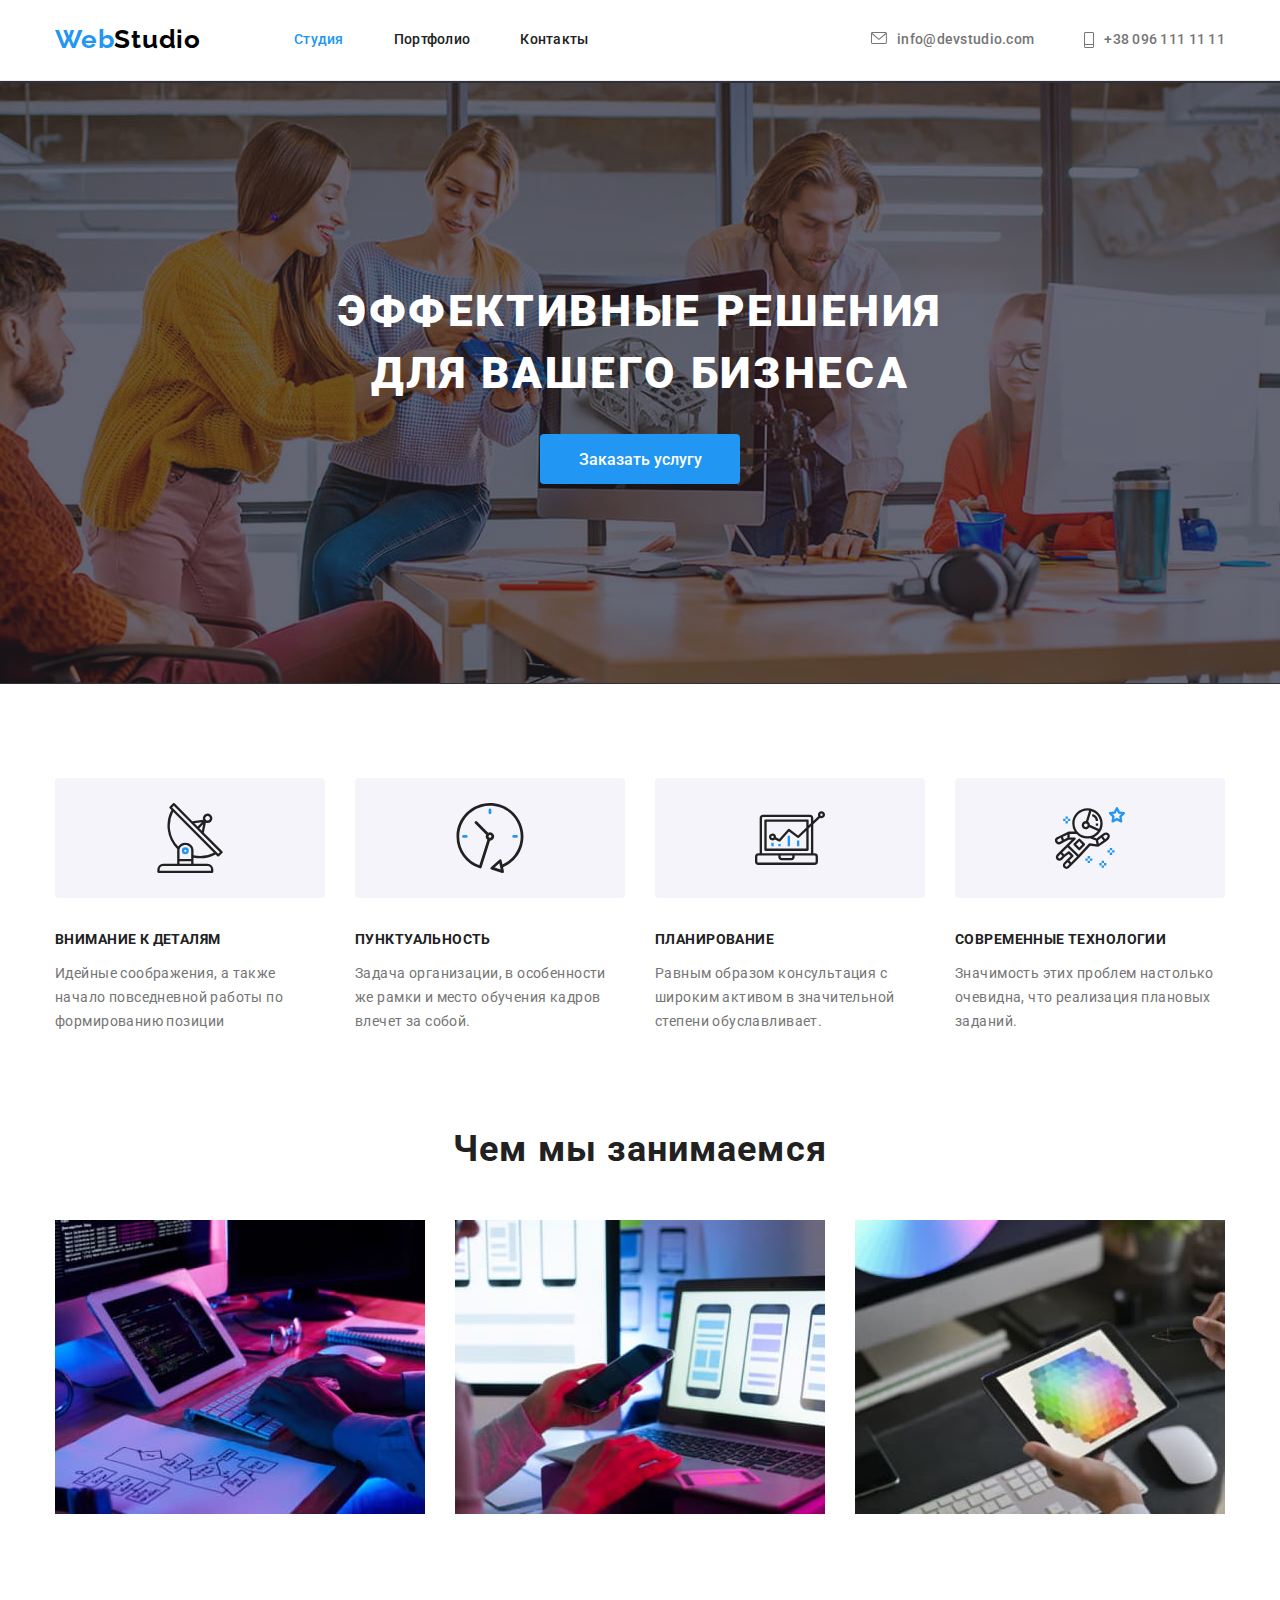
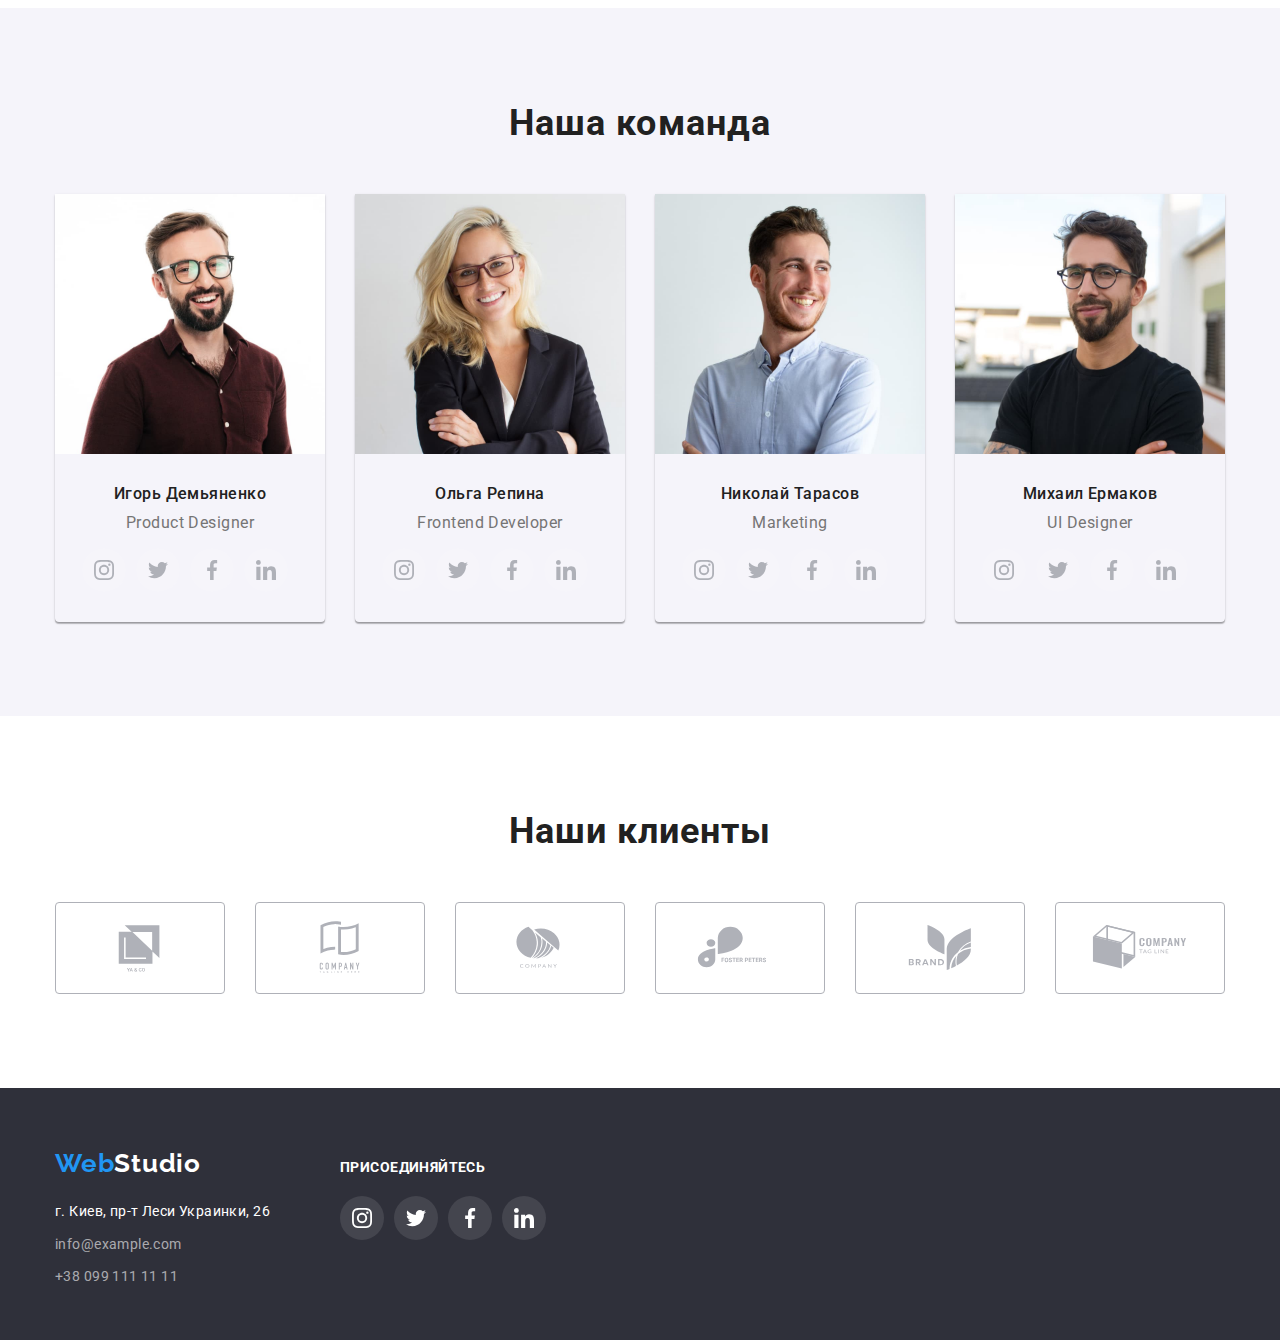
==== index.html @ d6de49e4 "hw04 files added" ====
<!DOCTYPE html>
<html lang="ru">
  <head>
    <meta charset="UTF-8" />
    <meta http-equiv="X-UA-Compatible" content="IE=edge" />
    <meta name="viewport" content="width=device-width, initial-scale=1.0" />
    <title>WebStudio</title>

    <link rel="preconnect" href="https://fonts.gstatic.com" />
    <link
      href="https://fonts.googleapis.com/css2?family=Raleway:wght@700&family=Roboto:wght@400;500;700;900&display=swap"
      rel="stylesheet"
    />

    <link
      rel="stylesheet"
      href="https://cdnjs.cloudflare.com/ajax/libs/modern-normalize/1.0.0/modern-normalize.min.css"
    />

    <link rel="stylesheet" href="css/styles.css" />
  </head>
  <body>
    <!--Шапка сайта-->
    <header class="header">
      <div class="container">
        <nav class="header-text">
          <a class="link logo header-logo" href="index.html"
            >Web<span class="studio logo">Studio</span></a
          >
          <ul class="list header-text">
            <li class="menu-item">
              <a class="link current" href="index.html">Студия</a>
            </li>
            <li class="menu-item">
              <a class="link" href="portfolio.html">Портфолио</a>
            </li>
            <li class="menu-item">
              <a class="link" href="">Контакты</a>
            </li>
          </ul>
        </nav>
        <ul class="list header-text contact">
          <li class="menu-item ">
            <a class="link" href="mailto:info@devstudio.com"
              > <svg class="e-mail"><use href="./images/icons.svg#icon-envelope-hover"></use></svg>info@devstudio.com</a
            >
          </li>
          <li class="menu-item">
            <a class="link" href="tel:+380961111111"><svg class="phone"><use href="./images/icons.svg#icon-phone"></use></svg>+38 096 111 11 11</a>
          </li>
        </ul>
      </div>
    </header>
    <!--Мэйн-->
    <main>
      <!--Секция-герой-->
      <section class="hero">
        <div class="container">
          <h1 class="big">
            Эффективные решения <br />
            для вашего бизнеса
          </h1>
          <button class="btn service" type="button">Заказать услугу</button>
        </div>
      </section>
      <!--Преимущества-->
      <section class="section-advantages">
        <div class="container">
          <h2 class="vanish">Наши преимущества</h2>
          <ul class="list advantage-list">
            <li class="advantage-card">
              
              <div class="adv-svg-tile"><svg class="advantage-svg"><use href="./images/icons.svg#icon-sattelite"></use></svg></div>
              <h3 class="advantages">Внимание к деталям</h3>
              <p>
                Идейные соображения, а также начало повседневной работы по
                формированию позиции
              </p>
            </li>
            <li class="advantage-card">
              
              <div class="adv-svg-tile"><svg class="advantage-svg"><use href="./images/icons.svg#icon-time"></use></svg></div>
              <h3 class="advantages">Пунктуальность</h3>
              <p>
                Задача организации, в особенности же рамки и место обучения
                кадров влечет за собой.
              </p>
            </li>
            <li class="advantage-card">
              
              <div class="adv-svg-tile"><svg class="advantage-svg"><use href="./images/icons.svg#icon-rise"></use></svg></div>
             <h3 class="advantages">Планирование</h3>
              <p>
                Равным образом консультация с широким активом в значительной
                степени обуславливает.
              </p>
            </li>
            <li class="advantage-card">
              <div class="adv-svg-tile"><svg class="advantage-svg"><use href="./images/icons.svg#icon-spaceman"></use></svg></div>
              <h3 class="advantages">Современные технологии</h3>
              <p>
                Значимость этих проблем настолько очевидна, что реализация
                плановых заданий.
              </p>
            </li>
          </ul>
        </div>
      </section>
      <!--Чем занимаемся-->
      <section class="section-activities">
        <div class="container">
          <h2 class="title2">Чем мы занимаемся</h2>
          <ul class="list activities-list">
            <li class="activities">
              <img
                src="./images/pc.jpg"
                alt="персональный компьютер"
                width="370"
              />
            </li>
            <li class="activities">
              <img src="./images/laptop.jpg" alt="ноутбук" width="370" />
            </li>
            <li class="activities">
              <img src="./images/tablet.jpg" alt="планшет" width="370" />
            </li>
          </ul>
        </div>
      </section>
      <!--Команда-->
      <section class="team">
        <div class="container">
          <h2 class="title2">Наша команда</h2>
          <ul class="list team-list">
            <li class="team-card">
                <img
                  class="team-photo"
                  src="./images/igor.jpg"
                  alt="Игорь Демьяненко"
                />
                
                <div class="team-card-text">
                  <h3 class="team-names">Игорь Демьяненко</h3>
                  <p class="team-position">Product Designer</p>
                </div>

              <div class="team-contacts">
                <ul class="list links-list">
                  <li>
                    <a href="https://www.instagram.com/" target="_blank"  rel="noopener nofollower" class="link team-link" aria-label="instagram">
                      <svg class="team-social">
                          <use href="./images/icons.svg#icon-instagram"></use>
                      </svg>
                    </a>
                  </li>

                  <li>
                    <a href="https://www.twitter.com/" target="_blank"  rel="noopener nofollower" class="link team-link" aria-label="twitter">
                      <svg class="team-social">
                        <use href="./images/icons.svg#icon-twitter"></use>
                      </svg>
                    </a>
                  </li>

                  <li>
                    <a href="https://www.facebook.com/" target="_blank"  rel="noopener nofollower" class="link team-link" aria-label="facebook">
                      <svg class="team-social">
                        <use href="./images/icons.svg#icon-facebook"></use>
                      </svg>
                    </a>
                  </li>

                  </li>
                    <a href="https://www.linkedin.com/" target="_blank"  rel="noopener nofollower" class="link team-link" aria-label="linkedin">
                      <svg class="team-social">
                        <use href="./images/icons.svg#icon-linkedin"></use>
                      </svg>
                    </a>
                  </li>
                </ul>
              </div>

            </li>


            <li class="team-card">
              <img
                class="team-photo"
                src="./images/olga.jpg"
                alt="Ольга Репина"
              />
              <div class="team-card-text">
                <h3 class="team-names">Ольга Репина</h3>
                <p class="team-position">Frontend Developer</p>
              </div>

              <div class="team-contacts">
                <ul class="list links-list">
                  <li>
                    <a href="https://www.instagram.com/" target="_blank"  rel="noopener nofollower" class="link team-link" aria-label="instagram">
                      <svg class="team-social">
                          <use href="./images/icons.svg#icon-instagram"></use>
                      </svg>
                    </a>
                  </li>

                  <li>
                    <a href="https://www.twitter.com/" target="_blank"  rel="noopener nofollower" class="link team-link" aria-label="twitter">
                      <svg class="team-social">
                        <use href="./images/icons.svg#icon-twitter"></use>
                      </svg>
                    </a>
                  </li>

                  <li>
                    <a href="https://www.facebook.com/" target="_blank"  rel="noopener nofollower" class="link team-link" aria-label="facebook">
                      <svg class="team-social">
                        <use href="./images/icons.svg#icon-facebook"></use>
                      </svg>
                    </a>
                  </li>

                  </li>
                    <a href="https://www.linkedin.com/" target="_blank"  rel="noopener nofollower" class="link team-link" aria-label="linkedin">
                      <svg class="team-social">
                        <use href="./images/icons.svg#icon-linkedin"></use>
                      </svg>
                    </a>
                  </li>
                </ul>
              </div>



            </li>
            <li class="team-card">
              <img
                class="team-photo"
                src="./images/nick.jpg"
                alt="Николай Тарасов"
              />
              <div class="team-card-text">
                <h3 class="team-names">Николай Тарасов</h3>
                <p class="team-position">Marketing</p>
              </div>

              <div class="team-contacts">
                <ul class="list links-list">
                  <li>
                    <a href="https://www.instagram.com/" target="_blank"  rel="noopener nofollower" class="link team-link" aria-label="instagram">
                      <svg class="team-social">
                          <use href="./images/icons.svg#icon-instagram"></use>
                      </svg>
                    </a>
                  </li>

                  <li>
                    <a href="https://www.twitter.com/" target="_blank"  rel="noopener nofollower" class="link team-link" aria-label="twitter">
                      <svg class="team-social">
                        <use href="./images/icons.svg#icon-twitter"></use>
                      </svg>
                    </a>
                  </li>

                  <li>
                    <a href="https://www.facebook.com/" target="_blank"  rel="noopener nofollower" class="link team-link" aria-label="facebook">
                      <svg class="team-social">
                        <use href="./images/icons.svg#icon-facebook"></use>
                      </svg>
                    </a>
                  </li>

                  </li>
                    <a href="https://www.linkedin.com/" target="_blank"  rel="noopener nofollower" class="link team-link" aria-label="linkedin">
                      <svg class="team-social">
                        <use href="./images/icons.svg#icon-linkedin"></use>
                      </svg>
                    </a>
                  </li>
                </ul>
              </div>

            </li>
            <li class="team-card">
              <img
                class="team-photo"
                src="./images/mike.jpg"
                alt="Михаил Ермаков"
              />
              <div class="team-card-text">
                <h3 class="team-names">Михаил Ермаков</h3>
                <p class="team-position">UI Designer</p>
              </div>

              <div class="team-contacts">
                <ul class="list links-list">
                  <li>
                    <a href="https://www.instagram.com/" target="_blank"  rel="noopener nofollower" class="link team-link" aria-label="instagram">
                      <svg class="team-social">
                          <use href="./images/icons.svg#icon-instagram"></use>
                      </svg>
                    </a>
                  </li>

                  <li>
                    <a href="https://www.twitter.com/" target="_blank"  rel="noopener nofollower" class="link team-link" aria-label="twitter">
                      <svg class="team-social">
                        <use href="./images/icons.svg#icon-twitter"></use>
                      </svg>
                    </a>
                  </li>

                  <li>
                    <a href="https://www.facebook.com/" target="_blank"  rel="noopener nofollower" class="link team-link" aria-label="facebook">
                      <svg class="team-social">
                        <use href="./images/icons.svg#icon-facebook"></use>
                      </svg>
                    </a>
                  </li>

                  </li>
                    <a href="https://www.linkedin.com/" target="_blank"  rel="noopener nofollower" class="link team-link" aria-label="linkedin">
                      <svg class="team-social">
                        <use href="./images/icons.svg#icon-linkedin"></use>
                      </svg>
                    </a>
                  </li>
                </ul>
              </div>

            </li>
          </ul>
        </div>
      </section>
      <!--Клиенты-->
      <section class="section-clients">
        <div class="container">
           <h2 class="title2">Наши клиенты</h2>
        <ul class="clients list">
          <li class="client"><a href="" class="client-svg-tile link"><svg class="client-svg"><use href="./images/icons.svg#icon-Union"></use></svg></a></li>
          <li class="client"><a href="" class="client-svg-tile link"><svg class="client-svg"><use href="./images/icons.svg#icon-group"></use></svg></a></li>
          <li class="client"><a href="" class="client-svg-tile link"><svg class="client-svg"><use href="./images/icons.svg#icon-company"></use></svg></a></li>
          <li class="client"><a href="" class="client-svg-tile link"><svg class="client-svg"><use href="./images/icons.svg#icon-foster"></use></svg></a></li>
          <li class="client"><a href="" class="client-svg-tile link"><svg class="client-svg"><use href="./images/icons.svg#icon-brand"></use></svg></a></li>
          <li class="client"><a href="" class="client-svg-tile link"><svg class="client-svg"><use href="./images/icons.svg#icon-tag"></use></svg></a></li>
        </ul>
        </div>
      </section>
    </main>
    <!--Подвал-->
    <footer class="footer">
      <div class="container">

        <div class="foter-content">
          
          <div class="address-block">
            <a class="link logo" href="index.html"
              >Web<span class="studio-white">Studio</span></a
            >
            <address class="address">
              <ul class="list">
                <li class="address-white">г. Киев, пр-т Леси Украинки, 26</li>
                <li class="footer-mail">
                  <a class="link" href="mailto:info@example.com"
                    >info@example.com</a
                  >
                </li>
                <li class="footer-phone">
                  <a class="link" href="tel:+380991111111">+38 099 111 11 11</a>
                </li>
              </ul>
            </address>
          </div>

          <div class="contact-links">
            <p class="connect">присоединяйтесь</p>
            <ul class="list links-list">
              <li>
                <a href="https://www.instagram.com/" target="_blank"  rel="noopener nofollower" class="link studio-link" aria-label="instagram">
                  <svg class="studio-social">
                    <use href="./images/icons.svg#icon-instagram"></use>
                  </svg>
                </a>
              </li>
              <li>
                <a href="https://www.twitter.com/" target="_blank"  rel="noopener nofollower" class="link studio-link" aria-label="twitter">
                  <svg class="studio-social">
                    <use href="./images/icons.svg#icon-twitter"></use>
                  </svg>
                </a>
              </li>
              <li>
                <a href="https://www.facebook.com/" target="_blank"  rel="noopener nofollower" class="link studio-link" aria-label="facebook">
                  <svg class="studio-social">
                    <use href="./images/icons.svg#icon-facebook"></use>
                  </svg>
                </a>
              </li>
              <li>
                <a href="https://www.linkedin.com/" target="_blank"  rel="noopener nofollower" class="link studio-link" aria-label="linkedin">
                  <svg class="studio-social">
                    <use href="./images/icons.svg#icon-linkedin"></use>
                  </svg>
                </a>
              </li>
            </ul>
          </div>

        </div>
      </div>
    </footer>
  </body>
</html>
---- css/styles.css ----
:root {
  --main-text-cl: #757575;
  --title-cl: #212121;
  --accent-cl: #2196f3;
  --alt-text-cl: #ffffff;

  --dark-bg: #2f303a;
  --second-bg: #e5e5e5;
  --btn-bg: #f5f4fa;

  --main-font: "Roboto", sans-serif;
  --title-font: "Raleway", sans-serif;
}
body {
  font-family: var(--main-font);
  font-size: 14px;
  line-height: 1.7;
  letter-spacing: 0.03em;
  color: var(--main-text-cl);
}
.link {
  color: inherit;
  text-decoration: none;
}
.link:hover,
.link.focus {
  color: var(--accent-cl);
}
.current {
  color: var(--accent-cl);
}
.list {
  list-style: none;
  margin: 0;
  padding-left: 0;
}
.address {
  font-style: inherit;
}

.btn {
  cursor: pointer;
  color: var(--title-cl);
  background-color: var(--btn-bg);
  border-width: 0px;
  border-radius: 4px;
  font-size: 16px;
  line-height: 1.6;
  padding: 6px 22px 6px 22px;
  font-weight: 500;
  min-height: 38px;
}
.btn:hover,
.btn:focus {
  color: var(--alt-text-cl);
  background-color: var(--accent-cl);
  box-shadow: 0px 3px 1px rgba(0, 0, 0, 0.1), 0px 1px 2px rgba(0, 0, 0, 0.08),
    0px 2px 2px rgba(0, 0, 0, 0.12);
}

.container {
  width: 1200px;
  padding-left: 15px;
  padding-right: 15px;
  margin-left: auto;
  margin-right: auto;
}

h1,
h2,
h3,
p,
img {
  margin: 0px;
}

img {
  display: block;
  max-width: 100%;
}

/* Шапка сайта*/

.header {
  background-color: var(--alt-text-cl);
  border-bottom: 1px solid #ececec;
}
.header-text {
  font-weight: 500;
  line-height: 1;
  letter-spacing: 0.02em;
  color: var(--title-cl);
  display: inline-flex;
}

.contact {
  color: inherit;
  margin-left: auto;
}

.logo {
  font-family: Raleway;
  font-style: normal;
  font-weight: 700;
  font-size: 26px;
  line-height: 1.2;
  letter-spacing: 0.03em;
  color: #2196f3;
}
.header-logo {
  margin-top: 24px;
  margin-right: 93px;
  margin-bottom: 25px;
  margin-left: auto;
}

.studio {
  color: black;
}

.studio-white {
  color: var(--alt-text-cl);
}

.menu-item:not(:last-child) {
  margin-right: 50px;
}

.menu-item {
  padding-top: 32px;
  padding-bottom: 32px;
}

.e-mail {
  width: 16px;
  height: 12px;
  fill: var(--main-text-cl);
  margin-right: 10px;
  display: flex;
  flex-direction: column;
  justify-content: center;
  float: left;
}

.phone {
  width: 10px;
  height: 16px;
  fill: var(--main-text-cl);
  margin-right: 10px;
  display: flex;
  flex-direction: column;
  justify-content: center;
  float: left;
}

.phone,
.e-mail,
.client-svg,
.client-svg-tile {
  fill: currentColor;
  color: currentColor;
}

.header .container {
  display: flex;
  align-items: center;
}

/*Секция-герой*/
.hero {
  background: var(--dark-bg);
  margin-left: auto;
  margin-right: auto;
  padding-top: 200px;
  padding-bottom: 200px;
  background-image: linear-gradient(
      to bottom,
      rgba(47, 48, 58, 0.4),
      rgba(47, 48, 58, 0.4)
    ),
    url("../images/herobg.jpg");
  max-width: 1600vh;
  background-repeat: no-repeat;
  background-position: center;
}

.big {
  font-size: 44px;
  font-weight: 900;
  line-height: 1.4;
  text-align: center;
  letter-spacing: 0.06em;
  text-transform: uppercase;
  color: var(--alt-text-cl);
}

/*Кнопку в постоянный ховер*/
.service {
  color: var(--alt-text-cl);
  background-color: var(--accent-cl);
  display: block;
  margin-left: auto;
  margin-right: auto;
  min-height: 50px;
  min-width: 200px;
  margin-top: 30px;
}

/*Скрытый заголовок*/
.vanish {
  display: none;
}
/*Преимущества*/

.section-advantages {
  padding-top: 94px;
}

.advantages {
  text-transform: uppercase;
  color: var(--title-cl);
  font-size: 14px;
  padding-bottom: 10px;
}

.advantage-list {
  display: flex;
  flex-wrap: wrap;
  margin-right: -30px;
}

.advantage-card {
  flex-basis: calc(100% / 4 - 30px);
  margin-right: 30px;
}

.advantage-svg {
  width: 70px;
  height: 70px;
}

.adv-svg-tile {
  width: 270px;
  height: 120px;
  background: #f5f4fa;
  border-radius: 4px;
  display: flex;
  justify-content: center;
  padding-top: 25px;
  margin-bottom: 30px;
}

/*Что делаем*/
.section-activities {
  padding-top: 94px;
  padding-bottom: 94px;
}

.title2 {
  font-weight: 700;
  font-size: 36px;
  line-height: 1.17;
  text-align: center;
  letter-spacing: 0.03em;
  color: var(--title-cl);
  margin-bottom: 50px;
}

.activities-list {
  display: flex;
  flex-wrap: wrap;
  margin-right: -30px;
}

.activities {
  flex-basis: calc(100% / 3 - 30px);
  margin-right: 30px;
}

/*Команда*/

.team {
  background-color: var(--btn-bg);
  padding-top: 94px;
  padding-bottom: 94px;
}

.team-list {
  display: flex;
  flex-wrap: wrap;
  margin-right: -30px;
  margin-top: -30px;
}

.team-card {
  flex-basis: calc(100% / 4 - 30px);
  margin-right: 30px;
  margin-top: 30px;
  box-shadow: 0px 1px 3px rgba(0, 0, 0, 0.12), 0px 1px 1px rgba(0, 0, 0, 0.14),
    0px 2px 1px rgba(0, 0, 0, 0.2);
  border-radius: 0px 0px 4px 4px;
}

.team-photo {
  margin-left: auto;
  margin-right: auto;
}

.team-card-text {
  padding-top: 30px;
  word-wrap: normal;
  margin-bottom: 16px;
}

.team-names {
  font-weight: 500;
  font-size: 16px;
  line-height: 1.19;
  letter-spacing: 0.03em;
  color: var(--title-cl);
  margin-bottom: 10px;
  text-align: center;
}
.team-position {
  font-size: 16px;
  line-height: 1.19;
  letter-spacing: 0.03em;
  text-align: center;
}

.team-contacts {
  display: flex;
  padding-bottom: 30px;
  justify-content: center;
}

.team-social {
  fill: #afb1b8;
  width: 20px;
  height: 20px;
}

.team-link {
  display: flex;
  align-items: center;
  justify-content: center;
  width: 44px;
  height: 44px;
  border-radius: 50%;
  margin-right: 10px;
  background-color: rgba(255, 255, 255, 0.1);
}

.team-link:hover,
.team-social:hover,
.team-link:focus,
.team-social:focus {
  fill: var(--alt-text-cl);
  background-color: var(--accent-cl);
}

/*Клиенты*/

.section-clients {
  padding-top: 94px;
  padding-bottom: 94px;
  color: #afb1b8;
}

.clients {
  display: flex;
  flex-wrap: wrap;
  margin-right: -30px;
  margin-top: -30px;
}

.client {
  flex-basis: calc(100% / 6 - 30px);
  margin-right: 30px;
  margin-top: 30px;
  justify-content: center;
}

.client-svg {
  width: 106px;
  height: 60px;
  fill: currentColor;
}

.client-svg-tile {
  border: 1px solid currentColor;
  border-radius: 4px;
  width: 170px;
  height: 92px;
  display: flex;
  justify-content: center;
  padding-top: 15px;
}

/*Футер*/
.footer {
  background: var(--dark-bg);
  color: rgba(255, 255, 255, 0.6);
  height: 252px;
  padding-top: 60px;
}

.foter-content {
  display: flex;
}

.address-block {
  margin-right: 70px;
}
.address-white {
  color: var(--alt-text-cl);
  margin-top: 20px;
}

.footer-mail {
  margin-top: 9px;
}

.footer-phone {
  margin-top: 9px;
}

/*Соцсети*/
.contact-links {
  display: flex;
  flex-wrap: wrap;
  flex-direction: column;
}

.connect {
  text-transform: uppercase;
  font-weight: 700;
  line-height: 1.14;
  color: var(--alt-text-cl);
  margin-bottom: 20px;
  display: flex;
  margin-top: 12px;
}

.links-list {
  display: inline-flex;
}

.studio-link {
  display: flex;
  align-items: center;
  justify-content: center;
  width: 44px;
  height: 44px;
  border-radius: 50%;
  margin-right: 10px;
  background-color: rgba(255, 255, 255, 0.1);
}
.studio-link:hover,
.studio-link:focus {
  background-color: var(--accent-cl);
}

.studio-social {
  fill: var(--alt-text-cl);
  width: 20px;
  height: 20px;
}

/*Portfolio*/
.section-portfolio {
  padding-top: 94px;
  padding-bottom: 94px;
}

.filter {
  display: flex;
  margin-bottom: 50px;
  justify-content: center;
}
.filter > li {
  margin-right: 8px;
}
.filter :last-child {
  margin-right: 0;
}

.project-name {
  font-weight: 700;
  font-size: 18px;
  line-height: 2;
  letter-spacing: 0.06em;
  color: var(--title-cl);
  text-align: left;
}

.project-type {
  font-size: 16px;
  line-height: 1.19;
  letter-spacing: 0.03em;
  text-align: left;
  padding-top: 4px;
}
.projects {
  display: flex;
  flex-wrap: wrap;
  margin-left: -30px;
  margin-top: -30px;
}

.project-item {
  flex-basis: calc(100% / 3 - 30px);
  margin-left: 30px;
  margin-top: 30px;
}

.project-item:hover,
.project-item:focus {
  box-shadow: 0px 1px 1px rgba(0, 0, 0, 0.12), 0px 4px 4px rgba(0, 0, 0, 0.06),
    1px 4px 6px rgba(0, 0, 0, 0.16);
}

.label {
  padding: 20px 24px;
  border: 1px solid #eeeeee;
  border-top: none;
}
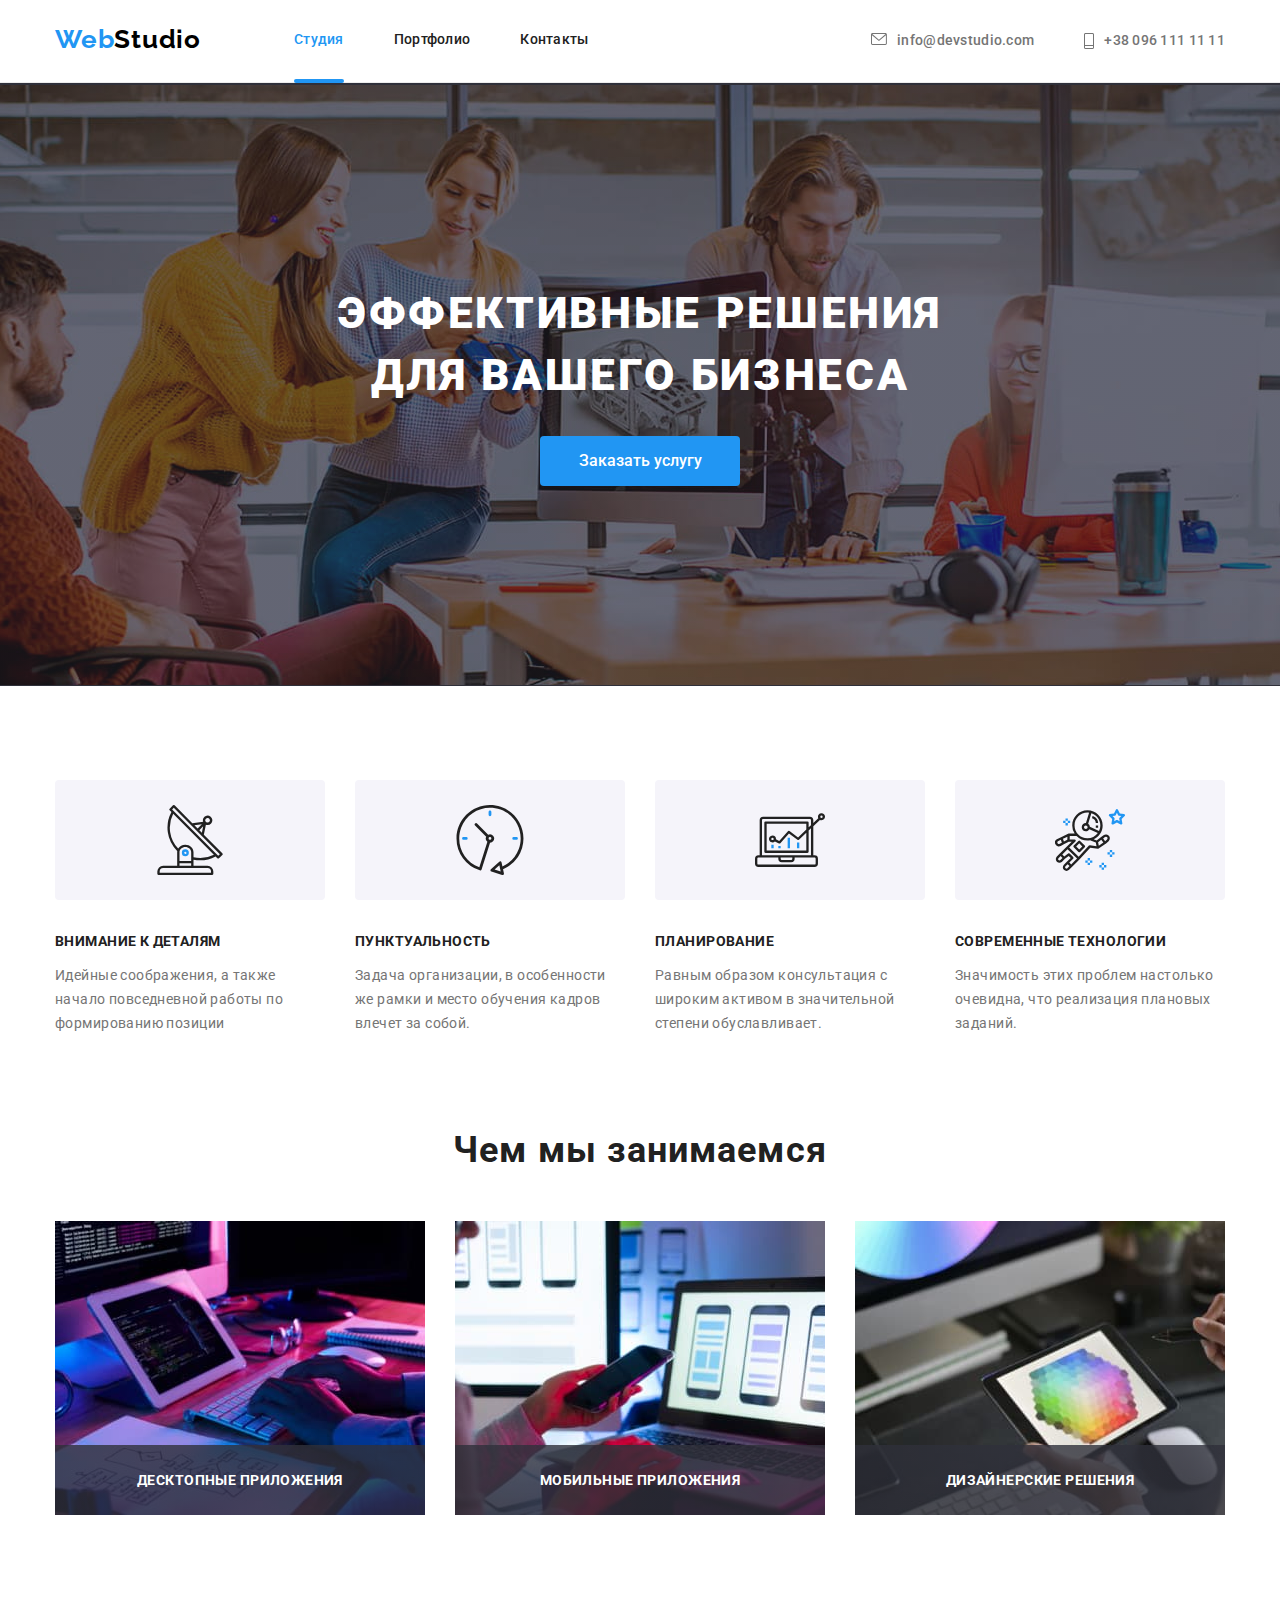
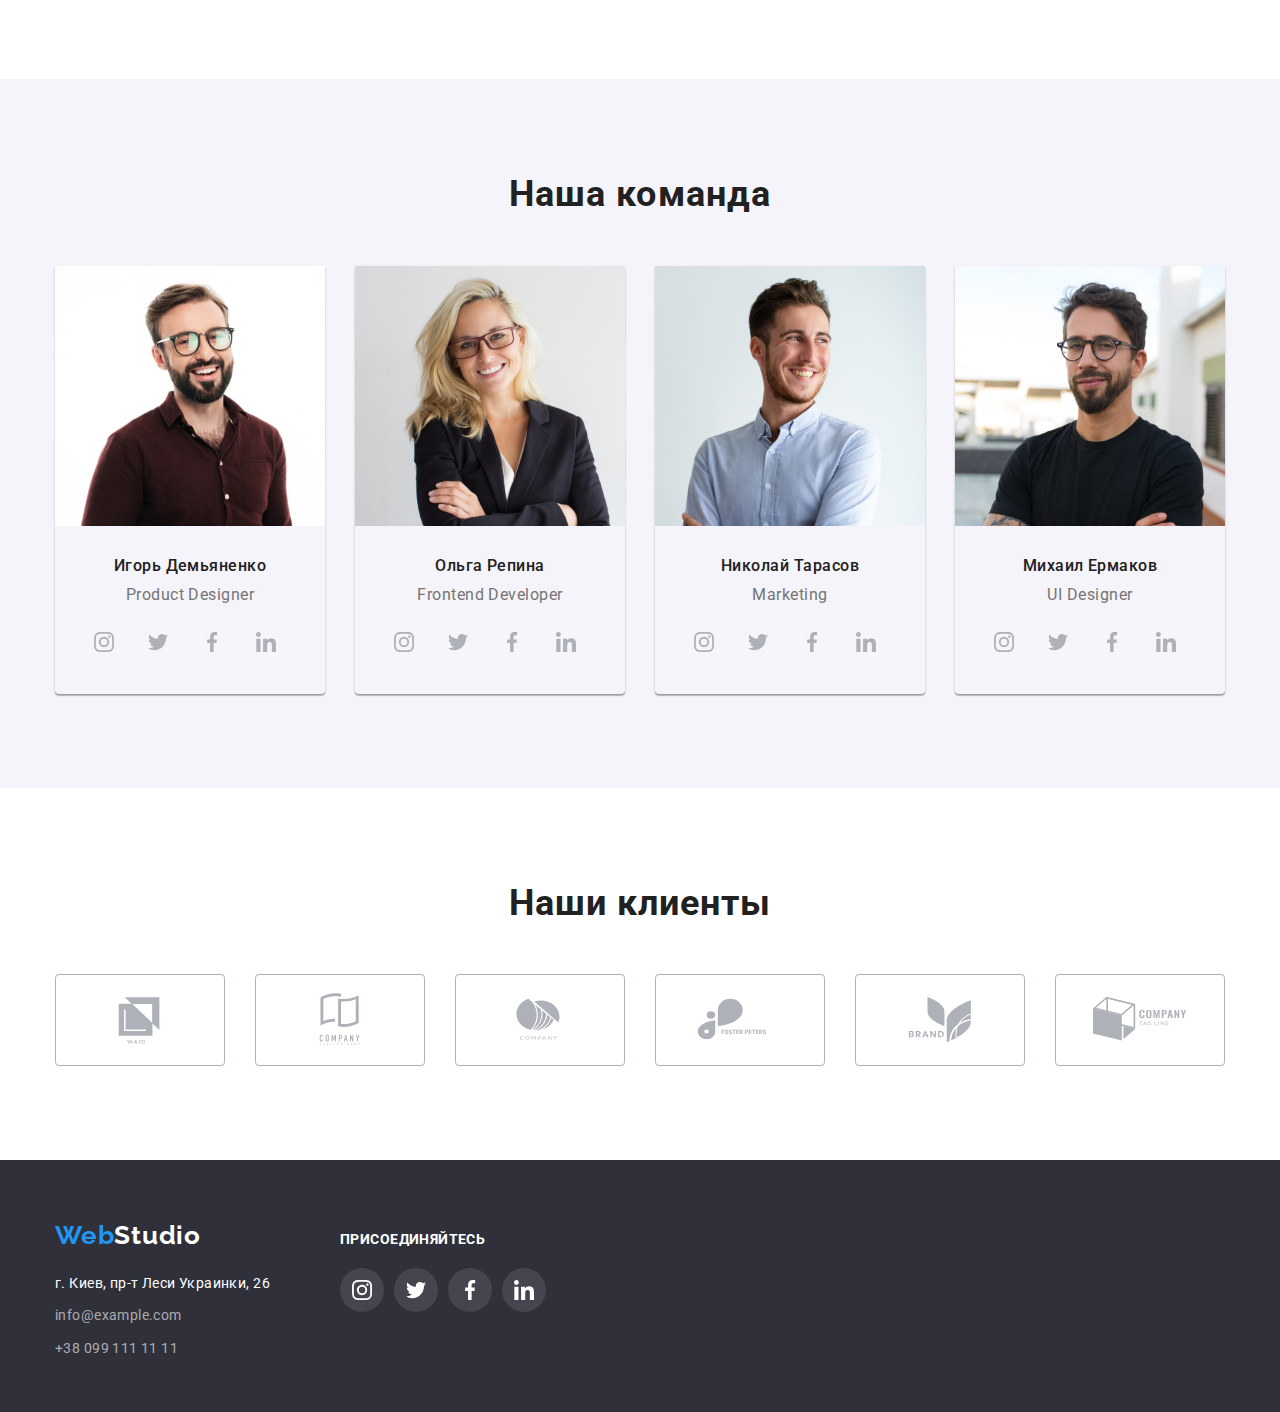
==== commit f47f306d: "Special effects added" ====
--- a/index.html
+++ b/index.html
@@ -60,7 +60,7 @@
             Эффективные решения <br />
             для вашего бизнеса
           </h1>
-          <button class="btn service" type="button">Заказать услугу</button>
+          <button data-modal-open class="btn service" type="button">Заказать услугу</button>
         </div>
       </section>
       <!--Преимущества-->
@@ -112,17 +112,25 @@
           <h2 class="title2">Чем мы занимаемся</h2>
           <ul class="list activities-list">
             <li class="activities">
-              <img
+                <img
                 src="./images/pc.jpg"
                 alt="персональный компьютер"
                 width="370"
-              />
+              /> <div class="gradient">
+              <p class="activity-name">Десктопные приложения</p>
+              </div>
             </li>
             <li class="activities">
               <img src="./images/laptop.jpg" alt="ноутбук" width="370" />
+              <div class="gradient">
+                <p class="activity-name">Мобильные приложения</p>
+              </div>
             </li>
             <li class="activities">
               <img src="./images/tablet.jpg" alt="планшет" width="370" />
+              <div class="gradient">
+              <p class="activity-name">Дизайнерские решения</p>
+              </div>
             </li>
           </ul>
         </div>
@@ -408,6 +416,20 @@
 
         </div>
       </div>
+
+    <div data-modal class="backdrop is-hidden">
+      <div class="modal">
+        <button data-modal-close class="modal-close-btn">
+          <svg class="close-svg">
+            <use href="./images/icons.svg#close"></use>
+          </svg></button>
+        <p class="modal-title">Закажите услугу прямо сейчас!</p>
+        <p>Для заказа сообщите свои контактные данные и мы Вам перезвоним!</p>
+      </div>
+    </div>
     </footer>
+
+    <script src="./js/modal.js"></script>
+
   </body>
 </html>
--- a/css/styles.css
+++ b/css/styles.css
@@ -21,6 +21,11 @@
 .link {
   color: inherit;
   text-decoration: none;
+
+  transition-property: color;
+  transition-duration: 250ms;
+  transition-timing-function: cubic-bezier(0.4, 0, 0.2, 1);
+  transition-delay: 0;
 }
 .link:hover,
 .link.focus {
@@ -28,7 +33,22 @@
 }
 .current {
   color: var(--accent-cl);
-}
+  display: block;
+  width: 100%;
+  height: 100%;
+}
+
+.current::after {
+  content: "";
+  display: block;
+  width: 100%;
+  height: 4px;
+  border-radius: 2px;
+  background-color: var(--accent-cl);
+  position: relative;
+  top: 33px;
+}
+
 .list {
   list-style: none;
   margin: 0;
@@ -49,6 +69,11 @@
   padding: 6px 22px 6px 22px;
   font-weight: 500;
   min-height: 38px;
+
+  transition-property: color, background-color, box-shadow;
+  transition-duration: 250ms;
+  transition-timing-function: cubic-bezier(0.4, 0, 0.2, 1);
+  transition-delay: 0;
 }
 .btn:hover,
 .btn:focus {
@@ -194,7 +219,7 @@
   color: var(--alt-text-cl);
 }
 
-/*Кнопку в постоянный ховер*/
+/*Кнопка заказа услуги*/
 .service {
   color: var(--alt-text-cl);
   background-color: var(--accent-cl);
@@ -206,6 +231,19 @@
   margin-top: 30px;
 }
 
+.service:hover {
+  animation: scale 1.5s ease-in-out;
+}
+
+@keyframes scale {
+  5% {
+    transform: scale(0.9);
+  }
+  50% {
+    transform: scale(1);
+  }
+}
+
 /*Скрытый заголовок*/
 .vanish {
   display: none;
@@ -277,6 +315,31 @@
   margin-right: 30px;
 }
 
+.activity-name {
+  text-transform: uppercase;
+  color: var(--alt-text-cl);
+  font-weight: 700;
+  font-size: 14px;
+  line-height: 1.14;
+  letter-spacing: 0.03em;
+}
+
+.gradient {
+  background-image: linear-gradient(
+    to top,
+    rgba(47, 48, 58, 0.8),
+    rgba(47, 48, 58, 0.8)
+  );
+  width: 370px;
+  height: 70px;
+  position: relative;
+  bottom: 70px;
+
+  display: flex;
+  align-items: center;
+  justify-content: center;
+}
+
 /*Команда*/
 
 .team {
@@ -338,6 +401,11 @@
   fill: #afb1b8;
   width: 20px;
   height: 20px;
+
+  transition-property: fill, background-color;
+  transition-duration: 250ms;
+  transition-timing-function: cubic-bezier(0.4, 0, 0.2, 1);
+  transition-delay: 0;
 }
 
 .team-link {
@@ -349,14 +417,21 @@
   border-radius: 50%;
   margin-right: 10px;
   background-color: rgba(255, 255, 255, 0.1);
+
+  transition-property: background-color;
+  transition-duration: 250ms;
+  transition-timing-function: cubic-bezier(0.4, 0, 0.2, 1);
+  transition-delay: 0;
 }
 
 .team-link:hover,
-.team-social:hover,
-.team-link:focus,
-.team-social:focus {
+.team-link:focus {
+  background-color: var(--accent-cl);
+}
+
+.team-link:hover .team-social,
+.team-link:focus .team-social {
   fill: var(--alt-text-cl);
-  background-color: var(--accent-cl);
 }
 
 /*Клиенты*/
@@ -395,6 +470,11 @@
   display: flex;
   justify-content: center;
   padding-top: 15px;
+
+  transition-property: color;
+  transition-duration: 500ms;
+  transition-timing-function: cubic-bezier(0.4, 0, 0.2, 1);
+  transition-delay: 0;
 }
 
 /*Футер*/
@@ -459,12 +539,94 @@
 .studio-link:hover,
 .studio-link:focus {
   background-color: var(--accent-cl);
+
+  transition-property: background-color;
+  transition-duration: 500ms;
+  transition-timing-function: cubic-bezier(0.4, 0, 0.2, 1);
+  transition-delay: 0;
 }
 
 .studio-social {
   fill: var(--alt-text-cl);
   width: 20px;
   height: 20px;
+}
+
+/*Модальное окно*/
+
+.backdrop {
+  position: fixed;
+  top: 0;
+  left: 0;
+  width: 100%;
+  height: 100%;
+  background-color: rgba(0, 0, 0, 0.2);
+}
+
+@keyframes modal-appear {
+  0% {
+    display: none;
+    opacity: 0;
+  }
+
+  1% {
+    display: block;
+    opacity: 0;
+  }
+
+  100% {
+    display: block;
+    opacity: 1;
+  }
+}
+
+.modal {
+  position: absolute;
+  top: 50%;
+  left: 50%;
+  transform: translate(-50%, -50%);
+  width: 528px;
+  height: 581px;
+  padding: 20px;
+  background-color: #fff;
+  color: var(--main-text-cl);
+  box-shadow: 0px 1px 3px rgba(0, 0, 0, 0.12), 0px 1px 1px rgba(0, 0, 0, 0.14),
+    0px 2px 1px rgba(0, 0, 0, 0.2);
+  border-radius: 4px;
+
+  animation: modal-appear 3s ease-out;
+}
+
+.modal-title {
+  font-weight: 700;
+  font-size: 20px;
+  color: var(--title-cl);
+}
+
+.modal-close-btn {
+  position: absolute;
+  top: 15px;
+  right: 15px;
+  width: 30px;
+  height: 30px;
+  border-radius: 50%;
+  background: #ffffff;
+  border: 1px solid rgba(0, 0, 0, 0.1);
+  display: flex;
+  align-items: center;
+  justify-content: center;
+}
+
+.close-svg {
+  fill: #000000;
+  width: 14px;
+  height: 14px;
+}
+
+.is-hidden {
+  visibility: hidden;
+  opacity: 0;
+  pointer-events: none;
 }
 
 /*Portfolio*/
@@ -501,6 +663,7 @@
   text-align: left;
   padding-top: 4px;
 }
+
 .projects {
   display: flex;
   flex-wrap: wrap;
@@ -512,6 +675,8 @@
   flex-basis: calc(100% / 3 - 30px);
   margin-left: 30px;
   margin-top: 30px;
+  position: relative;
+  overflow: hidden;
 }
 
 .project-item:hover,
@@ -525,3 +690,26 @@
   border: 1px solid #eeeeee;
   border-top: none;
 }
+
+.project-item:hover .overlay {
+  transform: translatey(0);
+}
+
+.overlay {
+  display: none;
+  position: absolute;
+  background: rgba(33, 150, 243, 0.9);
+
+  width: 370px;
+  height: 294px;
+
+  transform: translatey(100%);
+  transition: transform 250ms ease;
+
+  color: var(--alt-text-cl);
+
+  display: flex;
+  padding-left: 24px;
+  padding-right: 24px;
+  align-items: center;
+}
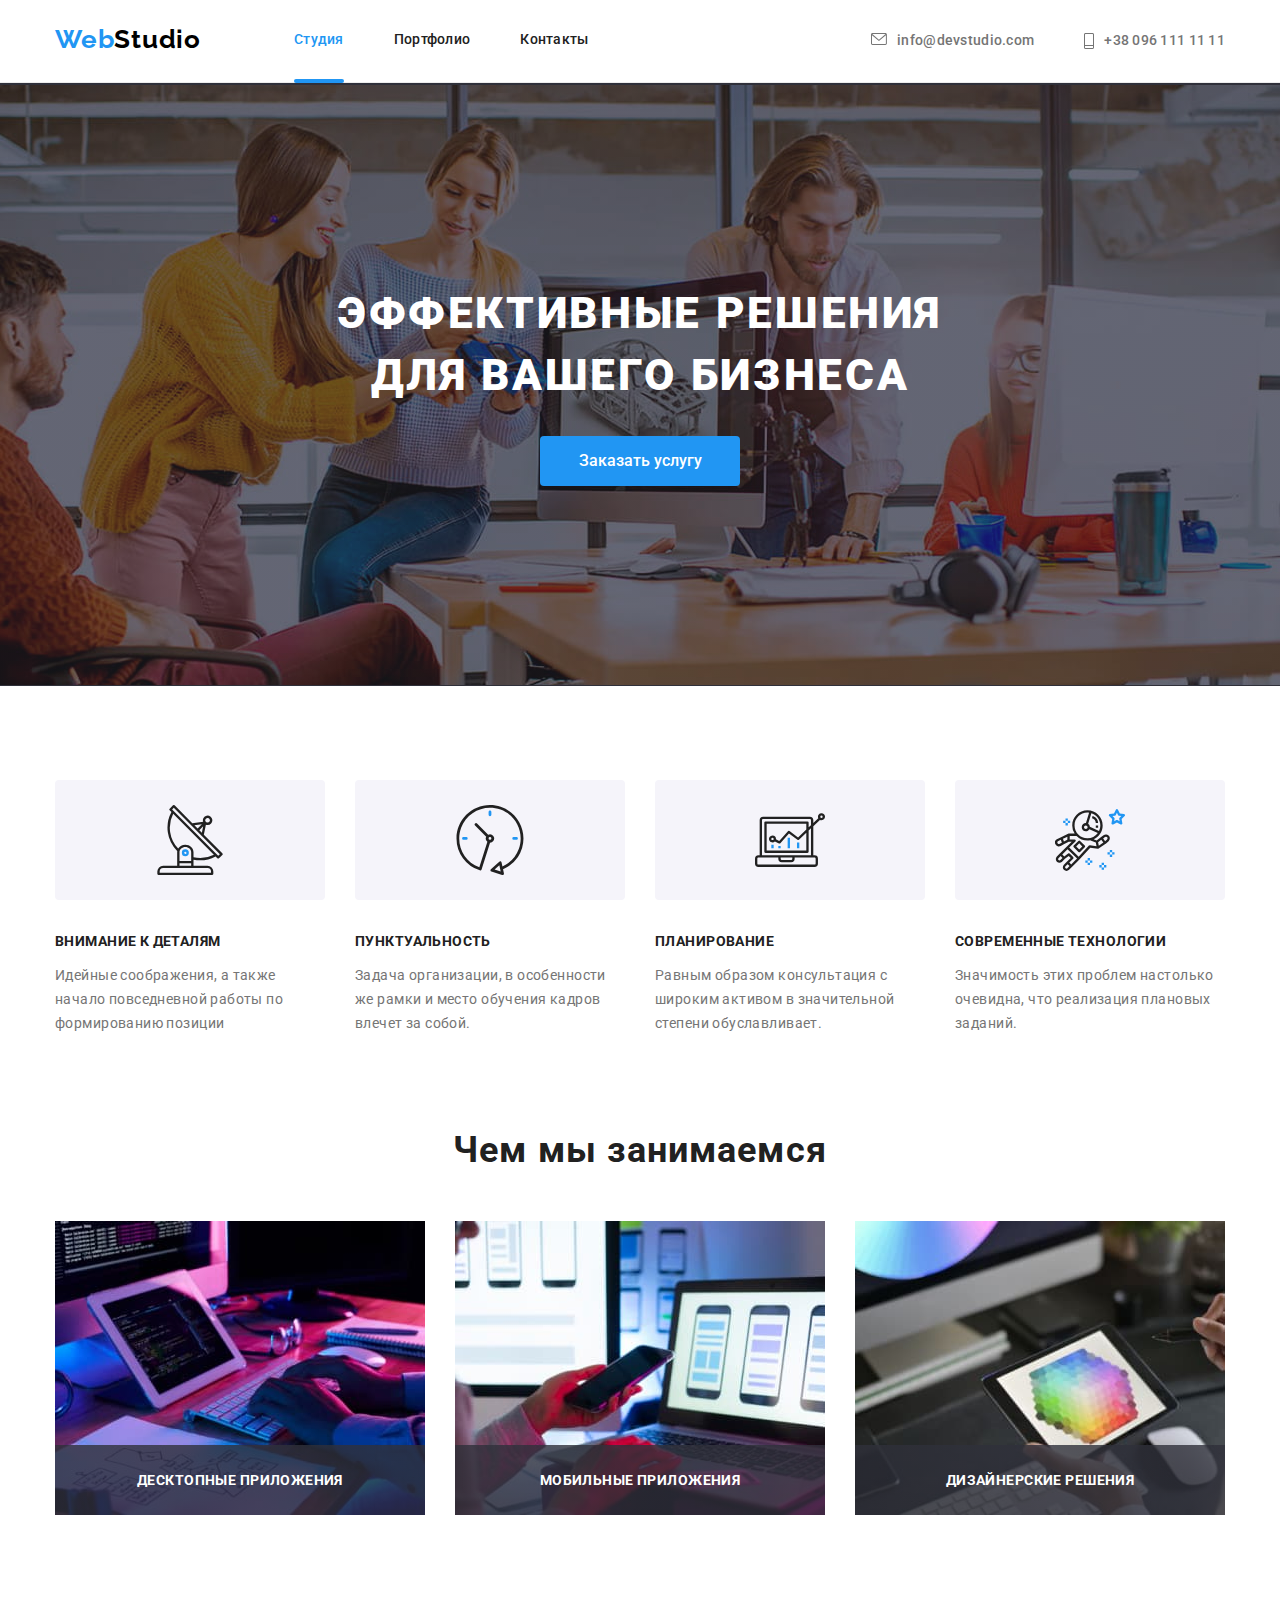
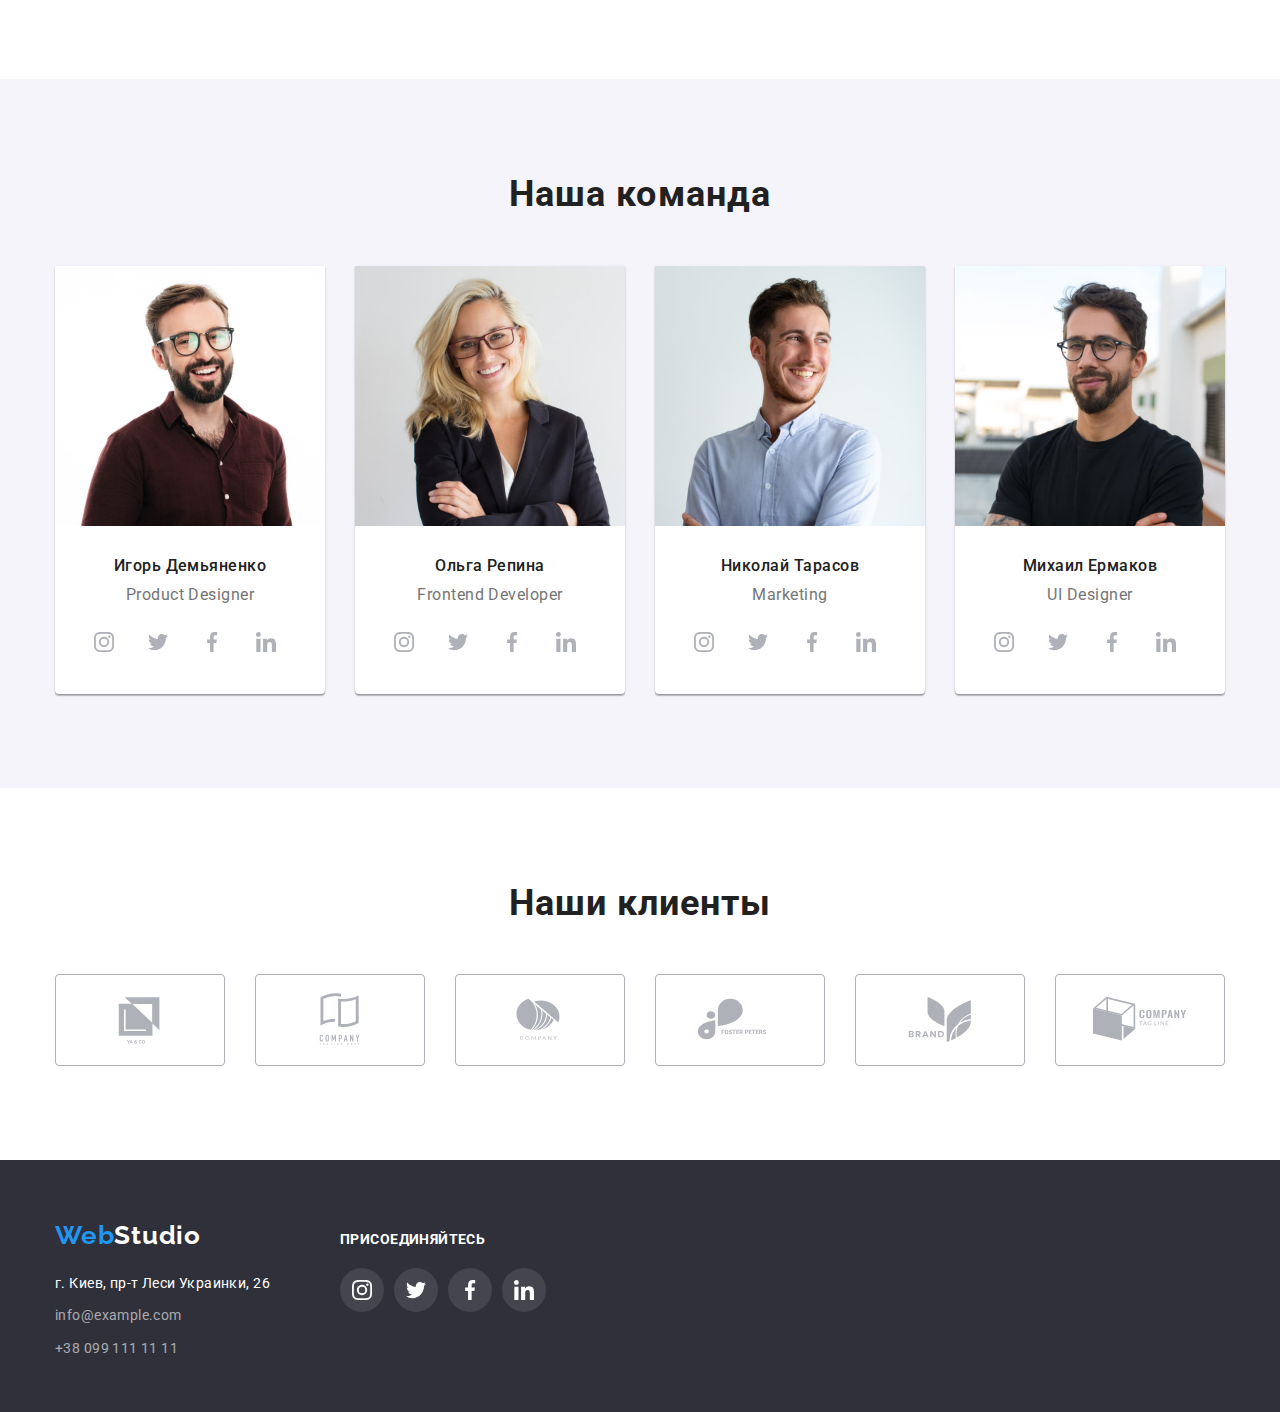
==== commit f150a121: "svg, animation, modal fixes" ====
--- a/index.html
+++ b/index.html
@@ -40,13 +40,19 @@
           </ul>
         </nav>
         <ul class="list header-text contact">
-          <li class="menu-item ">
-            <a class="link" href="mailto:info@devstudio.com"
-              > <svg class="e-mail"><use href="./images/icons.svg#icon-envelope-hover"></use></svg>info@devstudio.com</a
+          <li class="menu-item">
+            <a class="link" href="mailto:info@devstudio.com">
+              <svg class="e-mail" width="16px" height="12px">
+                <use href="./images/icons.svg#icon-envelope-hover"></use></svg
+              >info@devstudio.com</a
             >
           </li>
           <li class="menu-item">
-            <a class="link" href="tel:+380961111111"><svg class="phone"><use href="./images/icons.svg#icon-phone"></use></svg>+38 096 111 11 11</a>
+            <a class="link" href="tel:+380961111111"
+              ><svg class="phone" width="10px" height="16px">
+                <use href="./images/icons.svg#icon-phone"></use></svg
+              >+38 096 111 11 11</a
+            >
           </li>
         </ul>
       </div>
@@ -60,7 +66,9 @@
             Эффективные решения <br />
             для вашего бизнеса
           </h1>
-          <button data-modal-open class="btn service" type="button">Заказать услугу</button>
+          <button data-modal-open class="btn service" type="button">
+            Заказать услугу
+          </button>
         </div>
       </section>
       <!--Преимущества-->
@@ -69,8 +77,11 @@
           <h2 class="vanish">Наши преимущества</h2>
           <ul class="list advantage-list">
             <li class="advantage-card">
-              
-              <div class="adv-svg-tile"><svg class="advantage-svg"><use href="./images/icons.svg#icon-sattelite"></use></svg></div>
+              <div class="adv-svg-tile">
+                <svg width="70px" height="70px">
+                  <use href="./images/icons.svg#icon-sattelite"></use>
+                </svg>
+              </div>
               <h3 class="advantages">Внимание к деталям</h3>
               <p>
                 Идейные соображения, а также начало повседневной работы по
@@ -78,8 +89,11 @@
               </p>
             </li>
             <li class="advantage-card">
-              
-              <div class="adv-svg-tile"><svg class="advantage-svg"><use href="./images/icons.svg#icon-time"></use></svg></div>
+              <div class="adv-svg-tile">
+                <svg width="70px" height="70px">
+                  <use href="./images/icons.svg#icon-time"></use>
+                </svg>
+              </div>
               <h3 class="advantages">Пунктуальность</h3>
               <p>
                 Задача организации, в особенности же рамки и место обучения
@@ -87,16 +101,23 @@
               </p>
             </li>
             <li class="advantage-card">
-              
-              <div class="adv-svg-tile"><svg class="advantage-svg"><use href="./images/icons.svg#icon-rise"></use></svg></div>
-             <h3 class="advantages">Планирование</h3>
+              <div class="adv-svg-tile">
+                <svg width="70px" height="70px">
+                  <use href="./images/icons.svg#icon-rise"></use>
+                </svg>
+              </div>
+              <h3 class="advantages">Планирование</h3>
               <p>
                 Равным образом консультация с широким активом в значительной
                 степени обуславливает.
               </p>
             </li>
             <li class="advantage-card">
-              <div class="adv-svg-tile"><svg class="advantage-svg"><use href="./images/icons.svg#icon-spaceman"></use></svg></div>
+              <div class="adv-svg-tile">
+                <svg width="70px" height="70px">
+                  <use href="./images/icons.svg#icon-spaceman"></use>
+                </svg>
+              </div>
               <h3 class="advantages">Современные технологии</h3>
               <p>
                 Значимость этих проблем настолько очевидна, что реализация
@@ -112,12 +133,13 @@
           <h2 class="title2">Чем мы занимаемся</h2>
           <ul class="list activities-list">
             <li class="activities">
-                <img
+              <img
                 src="./images/pc.jpg"
                 alt="персональный компьютер"
                 width="370"
-              /> <div class="gradient">
-              <p class="activity-name">Десктопные приложения</p>
+              />
+              <div class="gradient">
+                <p class="activity-name">Десктопные приложения</p>
               </div>
             </li>
             <li class="activities">
@@ -129,7 +151,7 @@
             <li class="activities">
               <img src="./images/tablet.jpg" alt="планшет" width="370" />
               <div class="gradient">
-              <p class="activity-name">Дизайнерские решения</p>
+                <p class="activity-name">Дизайнерские решения</p>
               </div>
             </li>
           </ul>
@@ -141,55 +163,77 @@
           <h2 class="title2">Наша команда</h2>
           <ul class="list team-list">
             <li class="team-card">
-                <img
-                  class="team-photo"
-                  src="./images/igor.jpg"
-                  alt="Игорь Демьяненко"
-                />
-                
-                <div class="team-card-text">
-                  <h3 class="team-names">Игорь Демьяненко</h3>
-                  <p class="team-position">Product Designer</p>
-                </div>
+              <img
+                class="team-photo"
+                src="./images/igor.jpg"
+                alt="Игорь Демьяненко"
+              />
+
+              <div class="team-card-text">
+                <h3 class="team-names">Игорь Демьяненко</h3>
+                <p class="team-position">Product Designer</p>
+              </div>
 
               <div class="team-contacts">
                 <ul class="list links-list">
                   <li>
-                    <a href="https://www.instagram.com/" target="_blank"  rel="noopener nofollower" class="link team-link" aria-label="instagram">
-                      <svg class="team-social">
-                          <use href="./images/icons.svg#icon-instagram"></use>
-                      </svg>
-                    </a>
-                  </li>
-
-                  <li>
-                    <a href="https://www.twitter.com/" target="_blank"  rel="noopener nofollower" class="link team-link" aria-label="twitter">
-                      <svg class="team-social">
+                    <a
+                      href="https://www.instagram.com/"
+                      target="_blank"
+                      rel="noopener nofollower"
+                      class="link team-link"
+                      aria-label="instagram"
+                    >
+                      <svg class="team-social" width="20px" height="20px">
+                        <use href="./images/icons.svg#icon-instagram"></use>
+                      </svg>
+                    </a>
+                  </li>
+
+                  <li>
+                    <a
+                      href="https://www.twitter.com/"
+                      target="_blank"
+                      rel="noopener nofollower"
+                      class="link team-link"
+                      aria-label="twitter"
+                    >
+                      <svg class="team-social" width="20px" height="20px">
                         <use href="./images/icons.svg#icon-twitter"></use>
                       </svg>
                     </a>
                   </li>
 
                   <li>
-                    <a href="https://www.facebook.com/" target="_blank"  rel="noopener nofollower" class="link team-link" aria-label="facebook">
-                      <svg class="team-social">
+                    <a
+                      href="https://www.facebook.com/"
+                      target="_blank"
+                      rel="noopener nofollower"
+                      class="link team-link"
+                      aria-label="facebook"
+                    >
+                      <svg class="team-social" width="20px" height="20px">
                         <use href="./images/icons.svg#icon-facebook"></use>
                       </svg>
                     </a>
                   </li>
 
-                  </li>
-                    <a href="https://www.linkedin.com/" target="_blank"  rel="noopener nofollower" class="link team-link" aria-label="linkedin">
-                      <svg class="team-social">
+                  <li>
+                    <a
+                      href="https://www.linkedin.com/"
+                      target="_blank"
+                      rel="noopener nofollower"
+                      class="link team-link"
+                      aria-label="linkedin"
+                    >
+                      <svg class="team-social" width="20px" height="20px">
                         <use href="./images/icons.svg#icon-linkedin"></use>
                       </svg>
                     </a>
                   </li>
                 </ul>
               </div>
-
-            </li>
-
+            </li>
 
             <li class="team-card">
               <img
@@ -205,42 +249,64 @@
               <div class="team-contacts">
                 <ul class="list links-list">
                   <li>
-                    <a href="https://www.instagram.com/" target="_blank"  rel="noopener nofollower" class="link team-link" aria-label="instagram">
-                      <svg class="team-social">
-                          <use href="./images/icons.svg#icon-instagram"></use>
-                      </svg>
-                    </a>
-                  </li>
-
-                  <li>
-                    <a href="https://www.twitter.com/" target="_blank"  rel="noopener nofollower" class="link team-link" aria-label="twitter">
-                      <svg class="team-social">
+                    <a
+                      href="https://www.instagram.com/"
+                      target="_blank"
+                      rel="noopener nofollower"
+                      class="link team-link"
+                      aria-label="instagram"
+                    >
+                      <svg class="team-social" width="20px" height="20px">
+                        <use href="./images/icons.svg#icon-instagram"></use>
+                      </svg>
+                    </a>
+                  </li>
+
+                  <li>
+                    <a
+                      href="https://www.twitter.com/"
+                      target="_blank"
+                      rel="noopener nofollower"
+                      class="link team-link"
+                      aria-label="twitter"
+                    >
+                      <svg class="team-social" width="20px" height="20px">
                         <use href="./images/icons.svg#icon-twitter"></use>
                       </svg>
                     </a>
                   </li>
 
                   <li>
-                    <a href="https://www.facebook.com/" target="_blank"  rel="noopener nofollower" class="link team-link" aria-label="facebook">
-                      <svg class="team-social">
+                    <a
+                      href="https://www.facebook.com/"
+                      target="_blank"
+                      rel="noopener nofollower"
+                      class="link team-link"
+                      aria-label="facebook"
+                    >
+                      <svg class="team-social" width="20px" height="20px">
                         <use href="./images/icons.svg#icon-facebook"></use>
                       </svg>
                     </a>
                   </li>
 
-                  </li>
-                    <a href="https://www.linkedin.com/" target="_blank"  rel="noopener nofollower" class="link team-link" aria-label="linkedin">
-                      <svg class="team-social">
+                  <li>
+                    <a
+                      href="https://www.linkedin.com/"
+                      target="_blank"
+                      rel="noopener nofollower"
+                      class="link team-link"
+                      aria-label="linkedin"
+                    >
+                      <svg class="team-social" width="20px" height="20px">
                         <use href="./images/icons.svg#icon-linkedin"></use>
                       </svg>
                     </a>
                   </li>
                 </ul>
               </div>
-
-
-
-            </li>
+            </li>
+
             <li class="team-card">
               <img
                 class="team-photo"
@@ -255,40 +321,64 @@
               <div class="team-contacts">
                 <ul class="list links-list">
                   <li>
-                    <a href="https://www.instagram.com/" target="_blank"  rel="noopener nofollower" class="link team-link" aria-label="instagram">
-                      <svg class="team-social">
-                          <use href="./images/icons.svg#icon-instagram"></use>
-                      </svg>
-                    </a>
-                  </li>
-
-                  <li>
-                    <a href="https://www.twitter.com/" target="_blank"  rel="noopener nofollower" class="link team-link" aria-label="twitter">
-                      <svg class="team-social">
+                    <a
+                      href="https://www.instagram.com/"
+                      target="_blank"
+                      rel="noopener nofollower"
+                      class="link team-link"
+                      aria-label="instagram"
+                    >
+                      <svg class="team-social" width="20px" height="20px">
+                        <use href="./images/icons.svg#icon-instagram"></use>
+                      </svg>
+                    </a>
+                  </li>
+
+                  <li>
+                    <a
+                      href="https://www.twitter.com/"
+                      target="_blank"
+                      rel="noopener nofollower"
+                      class="link team-link"
+                      aria-label="twitter"
+                    >
+                      <svg class="team-social" width="20px" height="20px">
                         <use href="./images/icons.svg#icon-twitter"></use>
                       </svg>
                     </a>
                   </li>
 
                   <li>
-                    <a href="https://www.facebook.com/" target="_blank"  rel="noopener nofollower" class="link team-link" aria-label="facebook">
-                      <svg class="team-social">
+                    <a
+                      href="https://www.facebook.com/"
+                      target="_blank"
+                      rel="noopener nofollower"
+                      class="link team-link"
+                      aria-label="facebook"
+                    >
+                      <svg class="team-social" width="20px" height="20px">
                         <use href="./images/icons.svg#icon-facebook"></use>
                       </svg>
                     </a>
                   </li>
 
-                  </li>
-                    <a href="https://www.linkedin.com/" target="_blank"  rel="noopener nofollower" class="link team-link" aria-label="linkedin">
-                      <svg class="team-social">
+                  <li>
+                    <a
+                      href="https://www.linkedin.com/"
+                      target="_blank"
+                      rel="noopener nofollower"
+                      class="link team-link"
+                      aria-label="linkedin"
+                    >
+                      <svg class="team-social" width="20px" height="20px">
                         <use href="./images/icons.svg#icon-linkedin"></use>
                       </svg>
                     </a>
                   </li>
                 </ul>
               </div>
-
-            </li>
+            </li>
+
             <li class="team-card">
               <img
                 class="team-photo"
@@ -303,39 +393,62 @@
               <div class="team-contacts">
                 <ul class="list links-list">
                   <li>
-                    <a href="https://www.instagram.com/" target="_blank"  rel="noopener nofollower" class="link team-link" aria-label="instagram">
-                      <svg class="team-social">
-                          <use href="./images/icons.svg#icon-instagram"></use>
-                      </svg>
-                    </a>
-                  </li>
-
-                  <li>
-                    <a href="https://www.twitter.com/" target="_blank"  rel="noopener nofollower" class="link team-link" aria-label="twitter">
-                      <svg class="team-social">
+                    <a
+                      href="https://www.instagram.com/"
+                      target="_blank"
+                      rel="noopener nofollower"
+                      class="link team-link"
+                      aria-label="instagram"
+                    >
+                      <svg class="team-social" width="20px" height="20px">
+                        <use href="./images/icons.svg#icon-instagram"></use>
+                      </svg>
+                    </a>
+                  </li>
+
+                  <li>
+                    <a
+                      href="https://www.twitter.com/"
+                      target="_blank"
+                      rel="noopener nofollower"
+                      class="link team-link"
+                      aria-label="twitter"
+                    >
+                      <svg class="team-social" width="20px" height="20px">
                         <use href="./images/icons.svg#icon-twitter"></use>
                       </svg>
                     </a>
                   </li>
 
                   <li>
-                    <a href="https://www.facebook.com/" target="_blank"  rel="noopener nofollower" class="link team-link" aria-label="facebook">
-                      <svg class="team-social">
+                    <a
+                      href="https://www.facebook.com/"
+                      target="_blank"
+                      rel="noopener nofollower"
+                      class="link team-link"
+                      aria-label="facebook"
+                    >
+                      <svg class="team-social" width="20px" height="20px">
                         <use href="./images/icons.svg#icon-facebook"></use>
                       </svg>
                     </a>
                   </li>
 
-                  </li>
-                    <a href="https://www.linkedin.com/" target="_blank"  rel="noopener nofollower" class="link team-link" aria-label="linkedin">
-                      <svg class="team-social">
+                  <li>
+                    <a
+                      href="https://www.linkedin.com/"
+                      target="_blank"
+                      rel="noopener nofollower"
+                      class="link team-link"
+                      aria-label="linkedin"
+                    >
+                      <svg class="team-social" width="20px" height="20px">
                         <use href="./images/icons.svg#icon-linkedin"></use>
                       </svg>
                     </a>
                   </li>
                 </ul>
               </div>
-
             </li>
           </ul>
         </div>
@@ -343,24 +456,52 @@
       <!--Клиенты-->
       <section class="section-clients">
         <div class="container">
-           <h2 class="title2">Наши клиенты</h2>
-        <ul class="clients list">
-          <li class="client"><a href="" class="client-svg-tile link"><svg class="client-svg"><use href="./images/icons.svg#icon-Union"></use></svg></a></li>
-          <li class="client"><a href="" class="client-svg-tile link"><svg class="client-svg"><use href="./images/icons.svg#icon-group"></use></svg></a></li>
-          <li class="client"><a href="" class="client-svg-tile link"><svg class="client-svg"><use href="./images/icons.svg#icon-company"></use></svg></a></li>
-          <li class="client"><a href="" class="client-svg-tile link"><svg class="client-svg"><use href="./images/icons.svg#icon-foster"></use></svg></a></li>
-          <li class="client"><a href="" class="client-svg-tile link"><svg class="client-svg"><use href="./images/icons.svg#icon-brand"></use></svg></a></li>
-          <li class="client"><a href="" class="client-svg-tile link"><svg class="client-svg"><use href="./images/icons.svg#icon-tag"></use></svg></a></li>
-        </ul>
+          <h2 class="title2">Наши клиенты</h2>
+          <ul class="clients list">
+            <li class="client">
+              <a href="" class="client-svg-tile link"
+                ><svg class="client-svg" width="106px" height="60px">
+                  <use href="./images/icons.svg#icon-Union"></use></svg
+              ></a>
+            </li>
+            <li class="client">
+              <a href="" class="client-svg-tile link"
+                ><svg class="client-svg" width="106px" height="60px">
+                  <use href="./images/icons.svg#icon-group"></use></svg
+              ></a>
+            </li>
+            <li class="client">
+              <a href="" class="client-svg-tile link"
+                ><svg class="client-svg" width="106px" height="60px">
+                  <use href="./images/icons.svg#icon-company"></use></svg
+              ></a>
+            </li>
+            <li class="client">
+              <a href="" class="client-svg-tile link"
+                ><svg class="client-svg" width="106px" height="60px">
+                  <use href="./images/icons.svg#icon-foster"></use></svg
+              ></a>
+            </li>
+            <li class="client">
+              <a href="" class="client-svg-tile link"
+                ><svg class="client-svg" width="106px" height="60px">
+                  <use href="./images/icons.svg#icon-brand"></use></svg
+              ></a>
+            </li>
+            <li class="client">
+              <a href="" class="client-svg-tile link"
+                ><svg class="client-svg" width="106px" height="60px">
+                  <use href="./images/icons.svg#icon-tag"></use></svg
+              ></a>
+            </li>
+          </ul>
         </div>
       </section>
     </main>
     <!--Подвал-->
     <footer class="footer">
       <div class="container">
-
         <div class="foter-content">
-          
           <div class="address-block">
             <a class="link logo" href="index.html"
               >Web<span class="studio-white">Studio</span></a
@@ -384,52 +525,75 @@
             <p class="connect">присоединяйтесь</p>
             <ul class="list links-list">
               <li>
-                <a href="https://www.instagram.com/" target="_blank"  rel="noopener nofollower" class="link studio-link" aria-label="instagram">
-                  <svg class="studio-social">
+                <a
+                  href="https://www.instagram.com/"
+                  target="_blank"
+                  rel="noopener nofollower"
+                  class="link studio-link"
+                  aria-label="instagram"
+                >
+                  <svg class="studio-social" width="20px" height="20px">
                     <use href="./images/icons.svg#icon-instagram"></use>
                   </svg>
                 </a>
               </li>
               <li>
-                <a href="https://www.twitter.com/" target="_blank"  rel="noopener nofollower" class="link studio-link" aria-label="twitter">
-                  <svg class="studio-social">
+                <a
+                  href="https://www.twitter.com/"
+                  target="_blank"
+                  rel="noopener nofollower"
+                  class="link studio-link"
+                  aria-label="twitter"
+                >
+                  <svg class="studio-social" width="20px" height="20px">
                     <use href="./images/icons.svg#icon-twitter"></use>
                   </svg>
                 </a>
               </li>
               <li>
-                <a href="https://www.facebook.com/" target="_blank"  rel="noopener nofollower" class="link studio-link" aria-label="facebook">
-                  <svg class="studio-social">
+                <a
+                  href="https://www.facebook.com/"
+                  target="_blank"
+                  rel="noopener nofollower"
+                  class="link studio-link"
+                  aria-label="facebook"
+                >
+                  <svg class="studio-social" width="20px" height="20px">
                     <use href="./images/icons.svg#icon-facebook"></use>
                   </svg>
                 </a>
               </li>
               <li>
-                <a href="https://www.linkedin.com/" target="_blank"  rel="noopener nofollower" class="link studio-link" aria-label="linkedin">
-                  <svg class="studio-social">
+                <a
+                  href="https://www.linkedin.com/"
+                  target="_blank"
+                  rel="noopener nofollower"
+                  class="link studio-link"
+                  aria-label="linkedin"
+                >
+                  <svg class="studio-social" width="20px" height="20px">
                     <use href="./images/icons.svg#icon-linkedin"></use>
                   </svg>
                 </a>
               </li>
             </ul>
           </div>
-
         </div>
       </div>
 
-    <div data-modal class="backdrop is-hidden">
-      <div class="modal">
-        <button data-modal-close class="modal-close-btn">
-          <svg class="close-svg">
-            <use href="./images/icons.svg#close"></use>
-          </svg></button>
-        <p class="modal-title">Закажите услугу прямо сейчас!</p>
-        <p>Для заказа сообщите свои контактные данные и мы Вам перезвоним!</p>
+      <div data-modal class="backdrop is-hidden">
+        <div class="modal">
+          <button data-modal-close class="modal-close-btn">
+            <svg class="close-svg">
+              <use href="./images/icons.svg#close"></use>
+            </svg>
+          </button>
+          <p class="modal-title">Закажите услугу прямо сейчас!</p>
+          <p>Оставьте свои данные, мы вам перезвоним!</p>
+        </div>
       </div>
-    </div>
     </footer>
 
     <script src="./js/modal.js"></script>
-
   </body>
 </html>
--- a/css/styles.css
+++ b/css/styles.css
@@ -157,8 +157,6 @@
 }
 
 .e-mail {
-  width: 16px;
-  height: 12px;
   fill: var(--main-text-cl);
   margin-right: 10px;
   display: flex;
@@ -168,8 +166,6 @@
 }
 
 .phone {
-  width: 10px;
-  height: 16px;
   fill: var(--main-text-cl);
   margin-right: 10px;
   display: flex;
@@ -272,11 +268,6 @@
   margin-right: 30px;
 }
 
-.advantage-svg {
-  width: 70px;
-  height: 70px;
-}
-
 .adv-svg-tile {
   width: 270px;
   height: 120px;
@@ -362,6 +353,7 @@
   box-shadow: 0px 1px 3px rgba(0, 0, 0, 0.12), 0px 1px 1px rgba(0, 0, 0, 0.14),
     0px 2px 1px rgba(0, 0, 0, 0.2);
   border-radius: 0px 0px 4px 4px;
+  background-color: var(--alt-text-cl);
 }
 
 .team-photo {
@@ -399,8 +391,6 @@
 
 .team-social {
   fill: #afb1b8;
-  width: 20px;
-  height: 20px;
 
   transition-property: fill, background-color;
   transition-duration: 250ms;
@@ -457,8 +447,6 @@
 }
 
 .client-svg {
-  width: 106px;
-  height: 60px;
   fill: currentColor;
 }
 
@@ -548,8 +536,6 @@
 
 .studio-social {
   fill: var(--alt-text-cl);
-  width: 20px;
-  height: 20px;
 }
 
 /*Модальное окно*/
@@ -561,23 +547,6 @@
   width: 100%;
   height: 100%;
   background-color: rgba(0, 0, 0, 0.2);
-}
-
-@keyframes modal-appear {
-  0% {
-    display: none;
-    opacity: 0;
-  }
-
-  1% {
-    display: block;
-    opacity: 0;
-  }
-
-  100% {
-    display: block;
-    opacity: 1;
-  }
 }
 
 .modal {
@@ -594,7 +563,27 @@
     0px 2px 1px rgba(0, 0, 0, 0.2);
   border-radius: 4px;
 
+  max-height: 100%;
+  max-width: 100%;
+
   animation: modal-appear 3s ease-out;
+}
+
+@keyframes modal-appear {
+  0% {
+    transform: scale(0.5);
+    opacity: 0;
+  }
+
+  50% {
+    transform: scale(0.75);
+    opacity: 0.5;
+  }
+
+  100% {
+    transform: scale(1);
+    opacity: 1;
+  }
 }
 
 .modal-title {
@@ -635,6 +624,8 @@
   padding-bottom: 94px;
 }
 
+/*Фильтры*/
+
 .filter {
   display: flex;
   margin-bottom: 50px;
@@ -646,6 +637,8 @@
 .filter :last-child {
   margin-right: 0;
 }
+
+/*Проекты*/
 
 .project-name {
   font-weight: 700;
@@ -675,8 +668,6 @@
   flex-basis: calc(100% / 3 - 30px);
   margin-left: 30px;
   margin-top: 30px;
-  position: relative;
-  overflow: hidden;
 }
 
 .project-item:hover,
@@ -707,9 +698,17 @@
   transition: transform 250ms ease;
 
   color: var(--alt-text-cl);
+  font-size: 18px;
+  line-height: 1.55;
+  letter-spacing: 0.03em;
 
   display: flex;
   padding-left: 24px;
   padding-right: 24px;
   align-items: center;
 }
+
+.overflow {
+  position: relative;
+  overflow: hidden;
+}
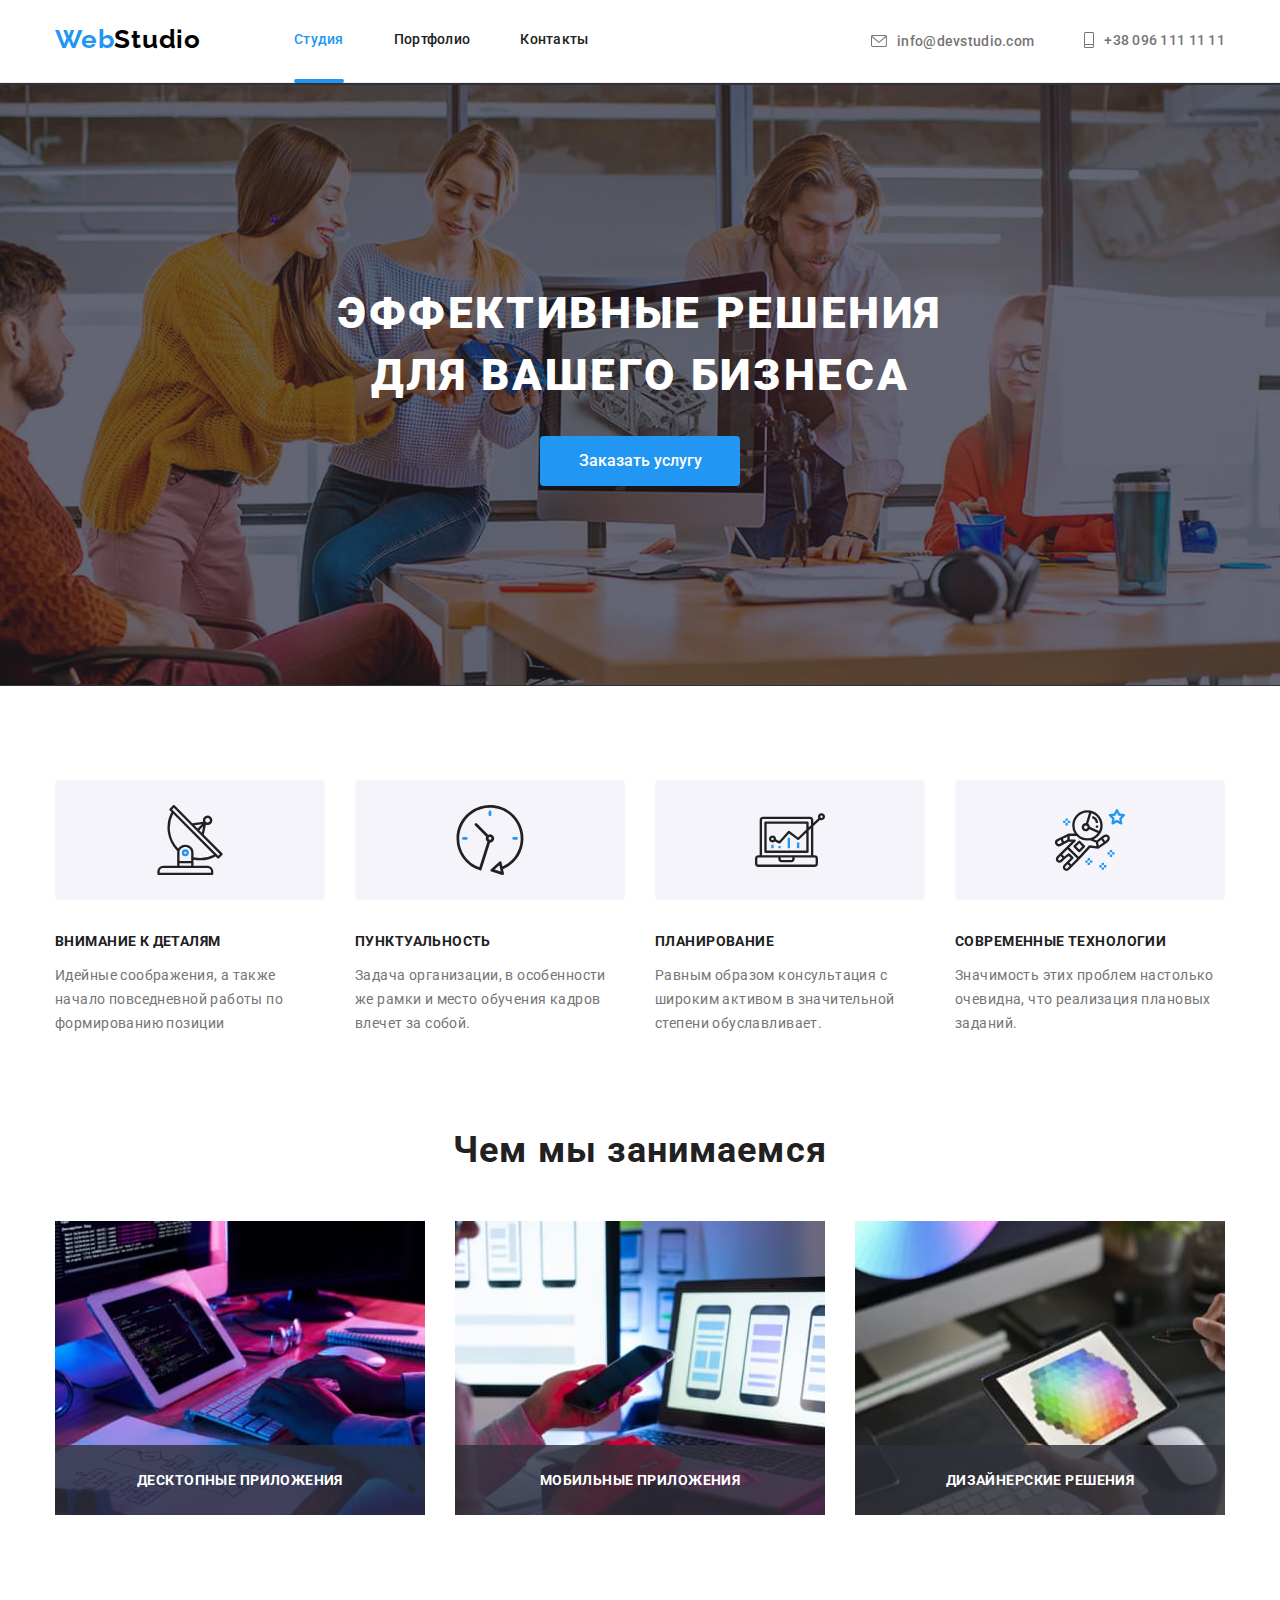
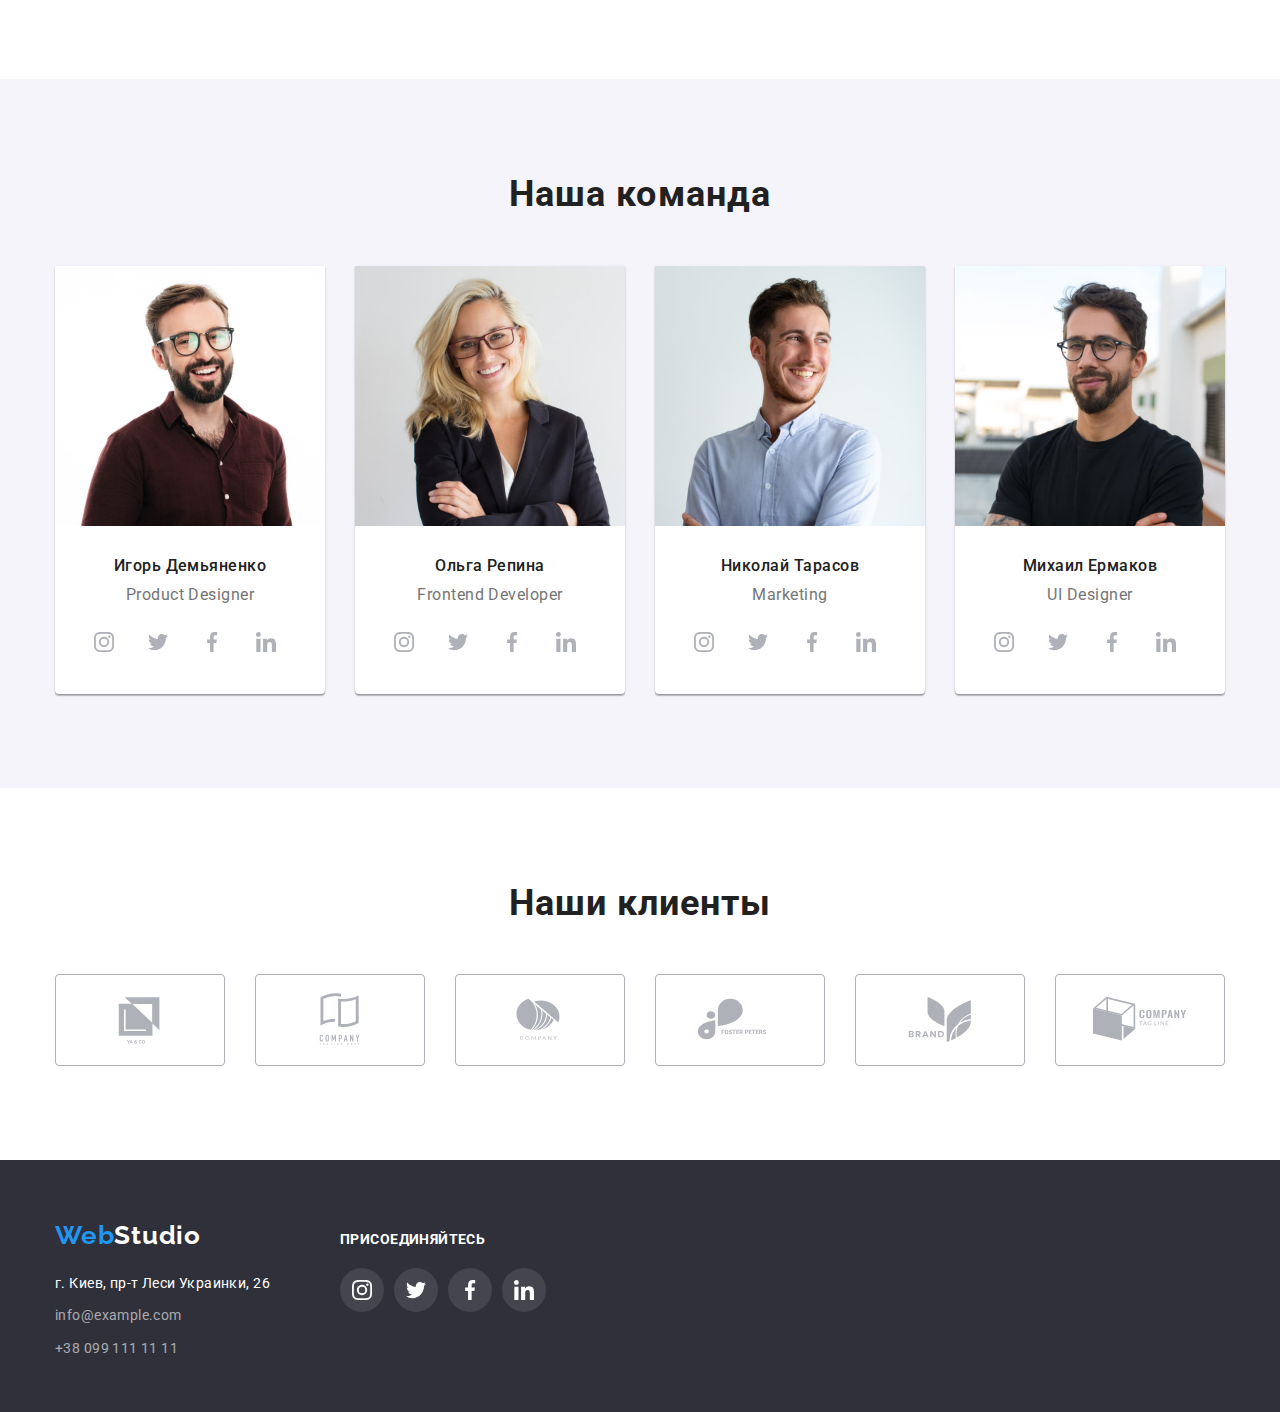
==== commit 09a397c2: "Animation simplified, phone,email centered" ====
--- a/index.html
+++ b/index.html
@@ -39,21 +39,24 @@
             </li>
           </ul>
         </nav>
+
         <ul class="list header-text contact">
-          <li class="menu-item">
-            <a class="link" href="mailto:info@devstudio.com">
-              <svg class="e-mail" width="16px" height="12px">
-                <use href="./images/icons.svg#icon-envelope-hover"></use></svg
-              >info@devstudio.com</a
-            >
-          </li>
-          <li class="menu-item">
-            <a class="link" href="tel:+380961111111"
-              ><svg class="phone" width="10px" height="16px">
-                <use href="./images/icons.svg#icon-phone"></use></svg
-              >+38 096 111 11 11</a
-            >
-          </li>
+          <div class="phone-email">
+            <li class="menu-item">
+              <a class="link" href="mailto:info@devstudio.com">
+                <svg class="e-mail" width="16px" height="12px">
+                  <use href="./images/icons.svg#icon-envelope-hover"></use></svg
+                >info@devstudio.com
+              </a>
+            </li>
+            <li class="menu-item">
+              <a class="link" href="tel:+380961111111"
+                ><svg class="phone" width="10px" height="16px">
+                  <use href="./images/icons.svg#icon-phone"></use></svg
+                >+38 096 111 11 11</a
+              >
+            </li>
+          </div>
         </ul>
       </div>
     </header>
--- a/css/styles.css
+++ b/css/styles.css
@@ -118,11 +118,6 @@
   display: inline-flex;
 }
 
-.contact {
-  color: inherit;
-  margin-left: auto;
-}
-
 .logo {
   font-family: Raleway;
   font-style: normal;
@@ -147,6 +142,11 @@
   color: var(--alt-text-cl);
 }
 
+.contact {
+  color: inherit;
+  margin-left: auto;
+}
+
 .menu-item:not(:last-child) {
   margin-right: 50px;
 }
@@ -156,22 +156,25 @@
   padding-bottom: 32px;
 }
 
+.phone-email > .menu-item > a {
+  display: inline-flex;
+  align-items: center;
+}
+
+.phone-email {
+  display: flex;
+  margin-left: auto;
+  align-items: center;
+}
+
 .e-mail {
   fill: var(--main-text-cl);
   margin-right: 10px;
-  display: flex;
-  flex-direction: column;
-  justify-content: center;
-  float: left;
 }
 
 .phone {
   fill: var(--main-text-cl);
   margin-right: 10px;
-  display: flex;
-  flex-direction: column;
-  justify-content: center;
-  float: left;
 }
 
 .phone,
@@ -233,6 +236,9 @@
 
 @keyframes scale {
   5% {
+    transform: scale(1);
+  }
+  25% {
     transform: scale(0.9);
   }
   50% {
@@ -547,6 +553,9 @@
   width: 100%;
   height: 100%;
   background-color: rgba(0, 0, 0, 0.2);
+
+  transition-duration: 1500ms;
+  transition-timing-function: cubic-bezier(0.4, 0, 0.2, 1);
 }
 
 .modal {
@@ -565,25 +574,6 @@
 
   max-height: 100%;
   max-width: 100%;
-
-  animation: modal-appear 3s ease-out;
-}
-
-@keyframes modal-appear {
-  0% {
-    transform: scale(0.5);
-    opacity: 0;
-  }
-
-  50% {
-    transform: scale(0.75);
-    opacity: 0.5;
-  }
-
-  100% {
-    transform: scale(1);
-    opacity: 1;
-  }
 }
 
 .modal-title {
